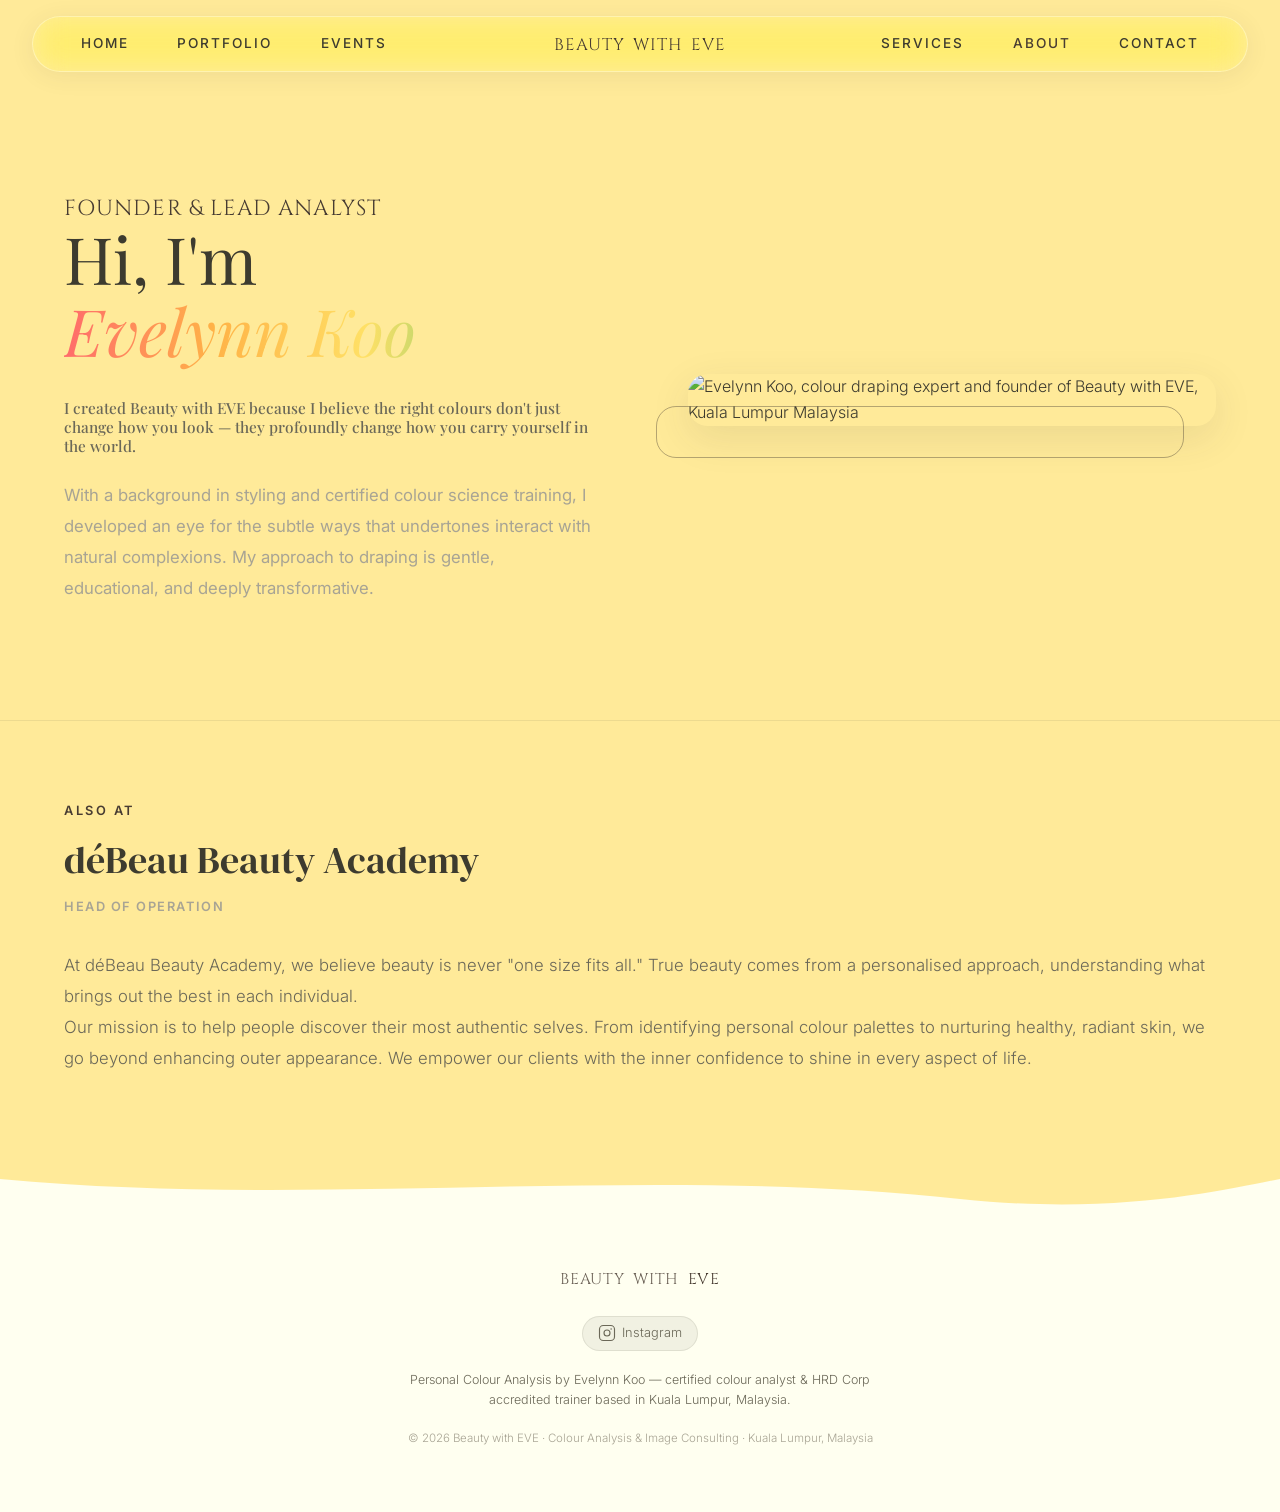
==== about.html @ d12b4817 "Set up self-hosted image folder structure and update all references - Create assets/images/{portrait" ====
<!DOCTYPE html>
<html lang="en-MY">

<head>
  <meta charset="UTF-8">
  <link rel="icon"
    href="data:image/svg+xml,<svg xmlns='http://www.w3.org/2000/svg' viewBox='0 0 100 100'><rect width='100' height='100' rx='20' fill='%23c4b06e'/><text x='50' y='72' text-anchor='middle' font-family='Georgia,serif' font-size='52' fill='white' font-weight='700'>E</text></svg>">
  <meta name="viewport" content="width=device-width, initial-scale=1.0">
  <meta name="theme-color" content="#FFEA99">
  <title>About Evelynn Koo | Beauty with EVE — Colour Draping Expert</title>
  <meta name="description"
    content="Meet Evelynn Koo, founder of Beauty with EVE — certified colour draping expert helping individuals in Malaysia discover their personal colour palette.">
  <meta name="robots" content="index, follow, max-snippet:-1, max-image-preview:large">
  <link rel="canonical" href="https://beautywitheve.com/about">
  <meta property="og:type" content="website">
  <meta property="og:url" content="https://beautywitheve.com/about">
  <meta property="og:title" content="About Evelynn Koo | Beauty with EVE">
  <meta property="og:description"
    content="Trained colour draping expert dedicated to helping you discover the colours that make you glow.">
  <meta property="og:site_name" content="Beauty with EVE">
  <meta property="og:locale" content="en_MY">
  <script type="application/ld+json">
  {
    "@context": "https://schema.org",
    "@type": "Person",
    "name": "Evelynn Koo",
    "jobTitle": "Personal Colour Analyst",
    "description": "Certified personal colour analyst and founder of Beauty with EVE. Trained in South Korea in 12-season colour theory. Helps individuals and corporate teams in Malaysia discover their natural colour palette through fabric draping sessions.",
    "knowsAbout": ["Personal colour analysis", "Colour draping", "Seasonal colour theory", "Corporate image consulting", "Professional styling", "Colour psychology"],
    "worksFor": { "@type": "LocalBusiness", "name": "Beauty with EVE", "url": "https://beautywitheve.com" },
    "url": "https://beautywitheve.com/about",
    "image": "https://beautywitheve.com/assets/images/portrait/evelynn.jpg"
  }
  </script>
  <link rel="preconnect" href="https://fonts.googleapis.com">
  <link rel="preconnect" href="https://fonts.gstatic.com" crossorigin>
  <link
    href="https://fonts.googleapis.com/css2?family=Cinzel:wght@400;700&family=DM+Serif+Display:ital@0;1&family=Playfair+Display:ital,wght@0,400;0,500;0,600;0,700;0,800;1,400&family=Inter:wght@300;400;500;600;700&display=swap"
    rel="stylesheet">
  <link rel="stylesheet" href="assets/css/styles.css">
  <link rel="alternate" hreflang="en-MY" href="https://beautywitheve.com/about">
  <link rel="alternate" hreflang="x-default" href="https://beautywitheve.com/about">
  <style>
    :root {
      --bg: #FFEA99;
    }
  </style>
  <meta name="author" content="Evelynn Koo">
  <meta property="og:image"
    content="https://beautywitheve.com/assets/images/og/og-image.jpg">
  <meta property="og:image:width" content="1200">
  <meta property="og:image:height" content="630">
  <meta name="twitter:card" content="summary_large_image">
  <meta name="twitter:title" content="About Evelynn Koo | Beauty with EVE">
  <meta name="twitter:description"
    content="Meet Evelynn Koo, colour draping expert and founder of Beauty with EVE, Malaysia.">
  <meta name="twitter:image"
    content="https://beautywitheve.com/assets/images/og/og-image.jpg">
  <meta name="geo.region" content="MY-14">
  <meta name="geo.placename" content="Kuala Lumpur, Malaysia">
  <meta name="geo.position" content="3.1390;101.6869">
  <meta name="ICBM" content="3.1390, 101.6869">
  <link rel="sitemap" type="application/xml" href="/sitemap.xml">
  <script type="application/ld+json">
  {
    "@context":"https://schema.org",
    "@type":"BreadcrumbList",
    "itemListElement":[
    {"@type":"ListItem","position":1,"name":"Home","item":"https://beautywitheve.com/"},
    {"@type":"ListItem","position":2,"name":"About","item":"https://beautywitheve.com/about"}
    ]
  }
  </script>
</head>

<body>
  <a href="#main-content" class="skip-link">Skip to main content</a>

  <nav class="nav" id="nav" aria-label="Main navigation">
    <div class="nav__left">
      <a href="index.html">Home</a>
      <a href="portfolio.html">Portfolio</a>
      <a href="events.html">Events</a>
    </div>
    <a href="index.html" class="nav__logo"><span class="nav__logo-prefix">Beauty with </span><span
        class="nav__logo-eve">EVE</span></a>
    <div class="nav__right">
      <a href="services.html">Services</a>
      <a href="about.html" class="active">About</a>
      <a href="contact.html">Contact</a>
    </div>
    <button class="nav__hamburger" aria-label="Open navigation menu" aria-expanded="false" aria-controls="nav-mobile">
      <span></span><span></span><span></span>
    </button>
  </nav>
  <div class="nav__mobile" id="nav-mobile" aria-hidden="true">
    <a href="index.html">Home</a>
    <a href="portfolio.html">Portfolio</a>
    <a href="events.html">Events</a>
    <a href="services.html">Services</a>
    <a href="about.html" class="active">About</a>
    <a href="contact.html">Contact</a>
  </div>

  <main id="main-content">

    <!-- ── HERO / FOUNDER ── -->
    <section class="hero-drape about-hero-section">
      <div class="hero-drape__inner about-hero__inner">

        <div class="about-hero__content fade-in">
          <div class="hero-drape__eyebrow">Founder & Lead Analyst</div>
          <h1 class="hero-drape__title">
            Hi, I'm<br><em>Evelynn Koo</em>
          </h1>
          <p class="hero-drape__subtitle about-hero__lead">
            I created Beauty with EVE because I believe the right colours don't just change how you look — they
            profoundly change how you carry yourself in the world.
          </p>
          <p class="about-hero__bio">
            With a background in styling and certified colour science training, I developed an eye for the subtle ways
            that undertones interact with natural complexions. My approach to draping is gentle, educational, and deeply
            transformative.
          </p>
        </div>

        <div class="about-hero__visual fade-in">
          <div class="about-hero__frame" aria-hidden="true"></div>
          <img loading="lazy"
            src="assets/images/portrait/evelynn.jpg"
            srcset="assets/images/portrait/evelynn-300.webp 300w,
                    assets/images/portrait/evelynn-600.webp 600w"
            sizes="(max-width: 768px) 100vw, 50vw"
            alt="Evelynn Koo, colour draping expert and founder of Beauty with EVE, Kuala Lumpur Malaysia"
            class="about-hero__img" width="600" height="800">
        </div>

      </div>
    </section>

    <!-- ── DEBEAU ── -->
    <section class="debeau-section fade-in">
      <div class="debeau-section__inner">
        <div class="about-eyebrow">Also At</div>
        <div class="debeau-section__name">déBeau Beauty Academy</div>
        <div class="debeau-section__role">Head of Operation</div>
        <p class="about-body">
          At déBeau Beauty Academy, we believe beauty is never "one size fits all." True beauty comes from a personalised approach, understanding what brings out the best in each individual.
        </p>
        <p class="about-body">
          Our mission is to help people discover their most authentic selves. From identifying personal colour palettes to nurturing healthy, radiant skin, we go beyond enhancing outer appearance. We empower our clients with the inner confidence to shine in every aspect of life.
        </p>
      </div>
    </section>

    <!-- ── WAVE ── -->
    <div class="wave-divider wave-divider--bg">
      <svg viewBox="0 0 1440 80" preserveAspectRatio="none" fill="none" aria-hidden="true">

        <path d="M0 25 C360 55 720 10 1080 45 C1260 62 1380 35 1440 25 L1440 80 L0 80Z" fill="#FFFFF0" />
      </svg>
    </div>

  </main>

  <!-- ── FOOTER ── -->
  <footer id="site-footer"></footer>

  <script src="assets/js/script.js" defer></script>
</body>

</html>
---- assets/css/styles.css ----
/* Beauty with EVE — Shared Stylesheet */

/* ── Skip to main content (accessibility) ── */
.skip-link {
  position: absolute;
  top: -100%;
  left: 1rem;
  padding: 0.75rem 1.5rem;
  background: var(--text-primary);
  color: #fff;
  border-radius: 0 0 8px 8px;
  font-size: 0.9rem;
  z-index: 9999;
  transition: top 0.2s;
}

.skip-link:focus {
  top: 0;
}

:root {
  --bg: #FFEA99;
  --bg-secondary: #FFCDCF;
  --bg-tertiary: #CCE6AC;
  --surface: #e8e3d5;
  --border: rgba(61, 59, 47, 0.09);
  --text-primary: #3d3b2f;
  --text-dark: #483c32;
  --text-secondary: #6b6858;
  --text-muted: #a8a494;
  --accent: #483C32;
  --accent-dark: #483C32;
  --accent-amber: #dd8d22;
  --font-serif: 'DM Serif Display', Georgia, serif;
  --font-playfair: 'Playfair Display', Georgia, serif;
  --font-cinzel: 'Cinzel', serif;
  --font-sans: 'Inter', -apple-system, sans-serif;
  --transition: 0.4s cubic-bezier(0.16, 1, 0.3, 1);
}

*,
*::before,
*::after {
  box-sizing: border-box;
  margin: 0;
  padding: 0;
}

html {
  font-size: 16px;
  scroll-behavior: smooth;
}

body {
  background: var(--bg);
  color: var(--text-primary);
  font-family: var(--font-sans);
  font-weight: 300;
  line-height: 1.6;
  -webkit-font-smoothing: antialiased;
  overflow-x: hidden;
}

a {
  color: inherit;
  text-decoration: none;
}

img {
  max-width: 100%;
  height: auto;
}

#main-content {
  scroll-margin-top: 80px;
}

/* ── Nav ── */
.nav {
  position: absolute;
  top: 1rem;
  left: 50%;
  transform: translateX(-50%);
  z-index: 100;
  display: flex;
  align-items: center;
  justify-content: space-between;
  padding: 0.4rem 3rem;
  width: 95%;
  max-width: 1600px;
  background: rgba(255, 255, 255, 0.12);
  border-radius: 100px;
  border: 1px solid rgba(255, 255, 255, 0.35);
  backdrop-filter: blur(16px) saturate(180%);
  -webkit-backdrop-filter: blur(16px) saturate(180%);
  box-shadow: 0 4px 24px rgba(61, 59, 47, 0.08);
  transition: background 0.5s ease, border-color 0.5s ease, box-shadow 0.5s ease, top 0.4s cubic-bezier(0.16, 1, 0.3, 1);
}

.nav.scrolled {
  position: fixed;
  top: 0.4rem;
  background: rgba(255, 255, 255, 0.22);
  border-color: rgba(255, 255, 255, 0.4);
  backdrop-filter: blur(24px) saturate(200%);
  -webkit-backdrop-filter: blur(24px) saturate(200%);
  box-shadow: 0 8px 32px rgba(61, 59, 47, 0.10);
}

.nav__left,
.nav__right {
  display: flex;
  gap: 3rem;
  flex: 1;
  align-items: center;
}

.nav__right {
  justify-content: flex-end;
}

.nav__logo {
  font-family: var(--font-cinzel);
  font-size: clamp(1.4rem, 2vw, 1.7rem);
  color: var(--text-dark);
  text-align: center;
  flex: 0 0 auto;
  text-transform: uppercase;
  letter-spacing: 0.05em;
  word-spacing: 0.15em;
}

.nav__logo-prefix {
  font-size: 0.65em;
  font-weight: 400;
  letter-spacing: 0.05em;
}

.nav__logo-eve {
  font-size: 0.65em;
  font-weight: 400;
  letter-spacing: 0.05em;
}

.nav a {
  font-size: 0.85rem;
  text-transform: uppercase;
  letter-spacing: 0.15em;
  font-weight: 500;
  color: var(--text-primary);
  transition: color var(--transition);
}

.nav a:hover,
.nav a.active {
  color: var(--accent);
}

/* Logo link overrides nav a defaults — .nav prefix raises specificity to (0,3,0) to beat .nav a:hover (0,2,1) */
.nav .nav__logo,
.nav .nav__logo:hover {
  font-size: clamp(1.3rem, 2vw, 1.6rem);
  font-weight: 400;
  color: var(--text-dark);
  text-decoration: none;
  transform: none;
}

/* ════════════════════════════════════════════════
       HERO — Warm yellow gradient with portrait photos
       ════════════════════════════════════════════════ */

.hero-drape {
  min-height: 100vh;
  min-height: 100svh;
  position: relative;
  display: flex;
  justify-content: center;
  padding: 8rem 4rem 6rem;
  overflow: hidden;
  background: var(--bg);
}

.hero-drape__inner {
  width: 100%;
  max-width: 1500px;
  margin: 3rem auto 0;
  display: flex;
  justify-content: space-between;
  align-items: flex-start;
  position: relative;
  z-index: 2;
}

.hero-drape__layer--back {
  position: absolute;
  inset: 0;
  pointer-events: none;
  z-index: 0;
}

.hero-drape__left {
  position: relative;
  flex: 0 0 50%;
  max-width: 700px;
  display: flex;
  flex-direction: column;
  align-items: flex-start;
}

.hero-drape__right {
  position: relative;
  flex: 0 0 45%;
  max-width: 600px;
  display: flex;
  flex-direction: column;
  align-items: center;
  margin-top: 1rem;
}

.hero-drape__eyebrow {
  font-family: var(--font-cinzel);
  font-size: clamp(1rem, 1.7vw, 1.9rem);
  font-weight: 400;
  line-height: 1.2;
  letter-spacing: 0.05em;
  text-transform: uppercase;
  color: var(--text-dark);
}

.hero-drape__title {
  font-family: var(--font-playfair);
  font-size: clamp(2rem, 5.1vw, 5.1rem);
  font-weight: 400;
  line-height: 1.1;
  color: var(--text-primary);
  margin-bottom: 2rem;
}

.hero-drape__title em {
  font-style: italic;
  background: linear-gradient(90deg,
      #ff6b6b, #ffb347, #ffe066, #6bcb77,
      #4d96ff, #c77dff, #ff6b9d, #ff6b6b);
  background-size: 300% auto;
  -webkit-background-clip: text;
  -webkit-text-fill-color: transparent;
  background-clip: text;
  animation: rainbow-shift 20s linear infinite;
}

@keyframes rainbow-shift {
  0% {
    background-position: 0% center;
  }

  100% {
    background-position: 300% center;
  }
}

.hero-drape__subtitle {
  font-family: var(--font-playfair);
  font-size: clamp(0.95rem, 1.2vw, 1.15rem);
  font-weight: 500;
  color: var(--text-secondary);
  line-height: 1.25;
  margin-bottom: 2.5rem;
  max-width: 600px;
}

.hero-drape__btn {
  display: inline-flex;
  align-items: center;
  gap: 0.6rem;
  font-family: var(--font-playfair);
  font-size: 1.05rem;
  font-weight: 500;
  padding: 0.8rem 2.5rem;
  border-radius: 100px;
  background: var(--text-primary);
  color: var(--bg);
  border: none;
  cursor: pointer;
  transition: all var(--transition);
}

.hero-drape__btn:hover {
  background: var(--accent-amber);
  color: #fff;
  transform: translateY(-2px);
}

.hero-drape__btn--full {
  text-align: center;
  justify-content: center;
  width: 100%;
}

.hero-drape__btn--secondary {
  background: transparent;
  border: 1px solid rgba(242, 237, 224, 0.3);
  color: var(--bg);
}

.hero-drape__btn--secondary:hover {
  background: rgba(255, 255, 255, 0.1);
}

.hero-drape__brands {
  margin-top: 6rem;
}

.hero-drape__brands-title {
  font-family: var(--font-playfair);
  font-size: clamp(1rem, 1.5vw, 1.5rem);
  font-weight: 700;
  color: #483C32;
  line-height: 1.15;
  margin-bottom: 0.4rem;
}

.brand-link {
  color: var(--bg);
  text-decoration: none;
  display: inline-block;
  background: var(--text-primary);
  border: 1px solid var(--text-primary);
  border-radius: 100px;
  padding: 0.1rem 0.65rem;
  font-size: 0.9em;
  transition: background 0.2s, color 0.2s;
}

.brand-link:hover {
  background: var(--bg);
  color: var(--text-primary);
}

.hero-drape__brands-sub {
  font-family: var(--font-playfair);
  font-size: clamp(0.85rem, 1vw, 1rem);
  font-weight: 500;
  color: #483C32;
  line-height: 1.4;
}

.hero-drape__visuals {
  position: relative;
  width: 100%;
  height: 400px;
  margin-bottom: 1rem;
  display: flex;
  align-items: center;
  justify-content: center;
}

.hero-drape__aurora {
  position: absolute;
  width: 460px;
  height: 460px;
  z-index: 0;
  pointer-events: none;
}

/* Aurora ribbons — elongated ellipses rotated tangentially to the ring */
.aurora-spot {
  position: absolute;
  width: 145px;
  height: 48px;
  border-radius: 50%;
  filter: blur(22px);
  opacity: 0;
  animation:
    aurora-pulse var(--dur) ease-in-out var(--delay) infinite,
    aurora-drift var(--dur2) ease-in-out var(--delay2) infinite;
}

@keyframes aurora-pulse {

  0%,
  100% {
    opacity: 0;
  }

  40%,
  60% {
    opacity: var(--peak, 0.85);
  }
}

@keyframes aurora-drift {

  0%,
  100% {
    transform: rotate(var(--rot)) scale(1) translateY(0px);
  }

  50% {
    transform: rotate(var(--rot)) scale(1.12) translateY(-5px);
  }
}

/* 16 ribbons at 22.5° intervals — each rotated tangent to ring (θ + 90°) */
/* left = 230 + 162·cos(θ) - 72  |  top = 230 + 162·sin(θ) - 24        */
.aurora-spot.s1 {
  background: #FF7070;
  top: 206px;
  left: 320px;
  --rot: 90.0deg;
  --dur: 2.5s;
  --delay: 0.0s;
  --dur2: 4.1s;
  --delay2: 0.0s;
}

.aurora-spot.s2 {
  background: #FF9878;
  top: 268px;
  left: 308px;
  --rot: 112.5deg;
  --dur: 3.1s;
  --delay: 1.3s;
  --dur2: 5.2s;
  --delay2: 0.7s;
}

.aurora-spot.s3 {
  background: #FFB088;
  top: 321px;
  left: 273px;
  --rot: 135.0deg;
  --dur: 2.8s;
  --delay: 0.7s;
  --dur2: 4.7s;
  --delay2: 1.4s;
}

.aurora-spot.s4 {
  background: #FFCC80;
  top: 356px;
  left: 220px;
  --rot: 157.5deg;
  --dur: 3.4s;
  --delay: 2.0s;
  --dur2: 5.8s;
  --delay2: 0.3s;
}

.aurora-spot.s5 {
  background: #FFD866;
  top: 368px;
  left: 158px;
  --rot: 180.0deg;
  --dur: 2.3s;
  --delay: 0.4s;
  --dur2: 4.4s;
  --delay2: 2.1s;
}

.aurora-spot.s6 {
  background: #FFEA88;
  top: 356px;
  left: 96px;
  --rot: 202.5deg;
  --dur: 3.0s;
  --delay: 1.8s;
  --dur2: 5.0s;
  --delay2: 1.0s;
}

.aurora-spot.s7 {
  background: #D8E878;
  top: 321px;
  left: 43px;
  --rot: 225.0deg;
  --dur: 2.6s;
  --delay: 0.9s;
  --dur2: 4.8s;
  --delay2: 1.8s;
}

.aurora-spot.s8 {
  background: #A4D870;
  top: 268px;
  left: 8px;
  --rot: 247.5deg;
  --dur: 3.7s;
  --delay: 2.5s;
  --dur2: 6.1s;
  --delay2: 0.5s;
}

.aurora-spot.s9 {
  background: #70CC90;
  top: 206px;
  left: -4px;
  --rot: 270.0deg;
  --dur: 2.4s;
  --delay: 0.2s;
  --dur2: 4.3s;
  --delay2: 2.6s;
}

.aurora-spot.s10 {
  background: #60C4C8;
  top: 144px;
  left: 8px;
  --rot: 292.5deg;
  --dur: 3.2s;
  --delay: 1.5s;
  --dur2: 5.5s;
  --delay2: 1.2s;
}

.aurora-spot.s11 {
  background: #68C0DC;
  top: 91px;
  left: 43px;
  --rot: 315.0deg;
  --dur: 2.9s;
  --delay: 0.6s;
  --dur2: 4.6s;
  --delay2: 0.9s;
}

.aurora-spot.s12 {
  background: #84B8EE;
  top: 56px;
  left: 96px;
  --rot: 337.5deg;
  --dur: 3.5s;
  --delay: 2.2s;
  --dur2: 5.3s;
  --delay2: 1.7s;
}

.aurora-spot.s13 {
  background: #A8B0EC;
  top: 44px;
  left: 158px;
  --rot: 0.0deg;
  --dur: 2.1s;
  --delay: 1.1s;
  --dur2: 4.9s;
  --delay2: 0.4s;
}

.aurora-spot.s14 {
  background: #D0A8EC;
  top: 56px;
  left: 220px;
  --rot: 22.5deg;
  --dur: 3.3s;
  --delay: 0.3s;
  --dur2: 5.7s;
  --delay2: 2.3s;
}

.aurora-spot.s15 {
  background: #EEB0D8;
  top: 91px;
  left: 273px;
  --rot: 45.0deg;
  --dur: 2.7s;
  --delay: 1.7s;
  --dur2: 4.2s;
  --delay2: 1.5s;
}

.aurora-spot.s16 {
  background: #FF80A0;
  top: 144px;
  left: 308px;
  --rot: 67.5deg;
  --dur: 3.0s;
  --delay: 2.8s;
  --dur2: 5.1s;
  --delay2: 0.8s;
}

.hero-drape__wheel {
  position: absolute;
  width: 380px;
  height: 380px;
  border-radius: 50%;
  /* 24 hard-edged spring segments × 15° — colours flow around hue wheel */
  background: conic-gradient(#FF6B6B 0deg 15deg,
      #FF8070 15deg 30deg,
      #FF9878 30deg 45deg,
      #FFB088 45deg 60deg,
      #FFC090 60deg 75deg,
      #FFCC80 75deg 90deg,
      #FFD866 90deg 105deg,
      #FFE070 105deg 120deg,
      #FFEA88 120deg 135deg,
      #FFF0A0 135deg 150deg,
      #F0EE90 150deg 165deg,
      #D8E878 165deg 180deg,
      #B8DC70 180deg 195deg,
      #90D070 195deg 210deg,
      #78CC90 210deg 225deg,
      #68C8B0 225deg 240deg,
      #60C4C8 240deg 255deg,
      #70BCDC 255deg 270deg,
      #88B4EC 270deg 285deg,
      #A8B0EC 285deg 300deg,
      #D0A8EC 300deg 315deg,
      #E8A0D0 315deg 330deg,
      #F898B8 330deg 345deg,
      #FF80A0 345deg 360deg);
  /* Cut out center so portrait shows through */
  -webkit-mask: radial-gradient(circle at center, transparent 135px, black 136px);
  mask: radial-gradient(circle at center, transparent 135px, black 136px);
  z-index: 3;
}

.hero-drape__wheel::before {
  content: '';
  position: absolute;
  top: 50%;
  left: 50%;
  transform: translate(-50%, -50%);
  width: 270px;
  height: 270px;
  border-radius: 50%;
  background: transparent;
  box-shadow: 0 0 28px 10px rgba(255, 255, 255, 0.65);
  pointer-events: none;
}

.hero-drape__portrait {
  position: absolute;
  bottom: 55px;
  left: 50%;
  transform: translateX(-50%);
  width: 260px;
  height: 380px;
  object-fit: contain;
  object-position: bottom center;
  z-index: 2;
  filter: drop-shadow(0 4px 12px rgba(61, 59, 47, 0.15));
}


.hero-drape__credentials ul {
  list-style: none;
  padding: 1.2rem 1rem;
  background: rgba(255, 255, 255, 0.55);
  border: 1px solid rgba(255, 255, 255, 0.85);
  border-radius: 24px;
  backdrop-filter: blur(20px) saturate(180%);
  -webkit-backdrop-filter: blur(20px) saturate(180%);
  box-shadow: 0 8px 32px rgba(61, 59, 47, 0.08);
}

.hero-drape__credentials li {
  font-family: var(--font-playfair);
  font-size: clamp(0.85rem, 1.05vw, 1.05rem);
  font-weight: 500;
  color: #6b6858;
  line-height: 1.6;
  margin-bottom: 1rem;
  text-align: justify;
}

.hero-drape__credentials li+li {
  border-top: 1px solid rgba(61, 59, 47, 0.1);
  padding-top: 1rem;
}

.hero-drape__credentials li:last-child {
  margin-bottom: 0;
}


.hero-drape__credentials strong {
  font-weight: 700;
  color: #483C32;
}

.credentials-social {
  display: flex;
  gap: 0.5rem;
  margin-top: 0.4rem;
  padding-left: 0 !important;
}

.credentials-social .footer-drape__links {
  display: inline-flex;
  align-items: center;
  gap: 0.4rem;
  padding: 0.4rem 0.9rem;
  border-radius: 100px;
  background: rgba(61, 59, 47, 0.07);
  border: 1px solid rgba(61, 59, 47, 0.1);
  color: var(--text-secondary);
  font-size: 0.8rem;
  text-decoration: none;
  transition: background var(--transition), color var(--transition), border-color var(--transition);
}

.credentials-social .footer-drape__links:hover {
  background: rgba(61, 59, 47, 0.13);
  border-color: rgba(61, 59, 47, 0.2);
  color: var(--text-primary);
}


/* ════════════════════════════════════════════════
       WAVE DIVIDER
       ════════════════════════════════════════════════ */

.wave-divider {
  height: 80px;
  position: relative;
  overflow: hidden;
}

.wave-divider svg {
  position: absolute;
  bottom: 0;
  width: 100%;
  height: 80px;
}

.wave-divider--down svg {
  top: 0;
  bottom: auto;
}


/* ════════════════════════════════════════════════
       SEASONS — Pink to lavender gradient
       ════════════════════════════════════════════════ */

.drape-reveal {
  padding: 6rem 3rem;
  background: linear-gradient(180deg, #ffcdcf 0%, #fbeafd 100%);
  position: relative;
}

.drape-reveal__header {
  text-align: center;
  margin-bottom: 4rem;
}

.drape-reveal__label {
  font-size: 0.8rem;
  font-weight: 600;
  letter-spacing: 0.2em;
  text-transform: uppercase;
  color: #e5791f;
  margin-bottom: 1rem;
}

.drape-reveal__title {
  font-family: var(--font-serif);
  font-size: clamp(2.5rem, 4vw, 4rem);
  font-weight: 400;
}

.drape-reveal__title em {
  font-style: italic;
  color: var(--accent);
}

/* Fabric swatch cards */
.fabric-grid {
  display: grid;
  grid-template-columns: repeat(4, 1fr);
  gap: 2rem;
  max-width: 1100px;
  margin: 0 auto;
}

.fabric-card {
  position: relative;
  cursor: pointer;
}

.fabric-card__fold {
  height: 20px;
  background: rgba(61, 59, 47, 0.03);
  border-radius: 12px 12px 0 0;
  margin: 0 8px;
  transform: perspective(200px) rotateX(8deg);
  transform-origin: bottom;
}

.fabric-card__body {
  border-radius: 16px;
  overflow: hidden;
  box-shadow:
    0 8px 30px rgba(61, 59, 47, 0.08),
    0 2px 8px rgba(61, 59, 47, 0.04);
  transition: transform 0.5s cubic-bezier(0.16, 1, 0.3, 1),
    box-shadow 0.5s cubic-bezier(0.16, 1, 0.3, 1);
  position: relative;
}

.fabric-card:hover .fabric-card__body {
  transform: translateY(-10px) scale(1.02);
  box-shadow:
    0 20px 50px rgba(61, 59, 47, 0.12),
    0 4px 12px rgba(61, 59, 47, 0.06);
}

.fabric-card__swatch {
  aspect-ratio: 3 / 4;
  position: relative;
}

.fabric-card__swatch::after {
  content: '';
  position: absolute;
  inset: 0;
  background: linear-gradient(180deg,
      transparent 50%,
      rgba(61, 59, 47, 0.4) 100%);
}

.fabric-card__texture {
  position: absolute;
  inset: 0;
  opacity: 0.06;
  background: repeating-linear-gradient(135deg,
      transparent,
      transparent 2px,
      rgba(61, 59, 47, 0.3) 2px,
      rgba(61, 59, 47, 0.3) 3px);
  pointer-events: none;
}

.fabric-card__info {
  position: absolute;
  bottom: 0;
  left: 0;
  right: 0;
  padding: 1.5rem;
  z-index: 2;
}

.fabric-card__name {
  font-family: var(--font-serif);
  font-size: 1.3rem;
  color: #f2ede0;
  margin-bottom: 0.25rem;
}

.fabric-card__tags {
  font-size: 0.68rem;
  color: rgba(242, 237, 224, 0.55);
  letter-spacing: 0.04em;
}

.fabric-card__palette {
  display: flex;
  gap: 4px;
  padding: 12px 4px 0;
}

.fabric-card__color {
  flex: 1;
  height: 6px;
  border-radius: 3px;
  transition: height 0.3s ease, border-radius 0.3s ease;
}

.fabric-card:hover .fabric-card__color {
  height: 10px;
}

.palette-spring .fabric-card__color:nth-child(1) {
  background: #f0c987;
}

.palette-spring .fabric-card__color:nth-child(2) {
  background: #a8d5a2;
}

.palette-spring .fabric-card__color:nth-child(3) {
  background: #f7b7a3;
}

.palette-spring .fabric-card__color:nth-child(4) {
  background: #ffe4b5;
}

.palette-spring .fabric-card__color:nth-child(5) {
  background: #f5e6c8;
}

.palette-summer .fabric-card__color:nth-child(1) {
  background: #c8d4e5;
}

.palette-summer .fabric-card__color:nth-child(2) {
  background: #d4a5b5;
}

.palette-summer .fabric-card__color:nth-child(3) {
  background: #c9b8d9;
}

.palette-summer .fabric-card__color:nth-child(4) {
  background: #a3c4cf;
}

.palette-summer .fabric-card__color:nth-child(5) {
  background: #e0c4d4;
}

.palette-autumn .fabric-card__color:nth-child(1) {
  background: #8b4513;
}

.palette-autumn .fabric-card__color:nth-child(2) {
  background: #b5651d;
}

.palette-autumn .fabric-card__color:nth-child(3) {
  background: #c9a96e;
}

.palette-autumn .fabric-card__color:nth-child(4) {
  background: #5c4033;
}

.palette-autumn .fabric-card__color:nth-child(5) {
  background: #704214;
}

.palette-winter .fabric-card__color:nth-child(1) {
  background: #1a1a2e;
}

.palette-winter .fabric-card__color:nth-child(2) {
  background: #c41e3a;
}

.palette-winter .fabric-card__color:nth-child(3) {
  background: #e0e0e0;
}

.palette-winter .fabric-card__color:nth-child(4) {
  background: #2d0a31;
}

.palette-winter .fabric-card__color:nth-child(5) {
  background: #0d0d1a;
}


/* ════════════════════════════════════════════════
       PROCESS
       ════════════════════════════════════════════════ */

.experience {
  padding: 6rem 3rem;
  background: var(--bg);
  position: relative;
}

.experience__header {
  text-align: center;
  margin-bottom: 4rem;
}

.experience__steps {
  display: grid;
  grid-template-columns: repeat(3, 1fr);
  gap: 0;
  position: relative;
}

.experience__steps::before {
  content: '';
  position: absolute;
  top: 60px;
  left: 10%;
  right: 10%;
  height: 1px;
  background: linear-gradient(to right, transparent, var(--accent), transparent);
}

.experience__step {
  text-align: center;
  padding: 0 2rem;
  position: relative;
}

.experience__step-circle {
  width: 120px;
  height: 120px;
  border-radius: 50%;
  margin: 0 auto 2rem;
  position: relative;
  overflow: hidden;
  box-shadow: 0 8px 24px rgba(61, 59, 47, 0.08);
}

.experience__step-circle::before {
  content: '';
  position: absolute;
  inset: 0;
  border-radius: 50%;
  border: 1px solid var(--border);
}

.experience__step-circle::after {
  content: '';
  position: absolute;
  inset: -2px;
  border-radius: 50%;
  border: 2px solid transparent;
  border-top-color: var(--accent);
  opacity: 0.5;
}

.step-drape-1 {
  background: linear-gradient(145deg, #e8e3d5 0%, #ddd8c8 60%, #c8b88a 100%);
}

.step-drape-2 {
  background:
    linear-gradient(135deg, transparent 40%, rgba(196, 176, 110, 0.2) 100%),
    linear-gradient(135deg, #f5e6c8 0%, #d4a5b5 50%, #c9b8d9 100%);
}

.step-drape-3 {
  background:
    radial-gradient(circle at 30% 30%, rgba(255, 255, 255, 0.3) 0%, transparent 50%),
    linear-gradient(145deg, #c4b06e 0%, #c8b88a 50%, #3d3b2f 100%);
}

.experience__step-num {
  font-family: var(--font-serif);
  font-size: 0.85rem;
  color: var(--accent);
  margin-bottom: 0.75rem;
}

.experience__step-title {
  font-family: var(--font-serif);
  font-size: clamp(1.5rem, 2vw, 1.9rem);
  margin-bottom: 0.75rem;
}

.experience__step-desc {
  font-size: 1.05rem;
  color: var(--text-secondary);
  line-height: 1.75;
  max-width: 280px;
  margin: 0 auto;
}


/* ════════════════════════════════════════════════
       CTA
       ════════════════════════════════════════════════ */

.cta-drape {
  margin: 0 3rem 3rem;
  border-radius: 24px;
  background: var(--text-primary);
  position: relative;
  overflow: hidden;
  padding: 6rem 4rem;
  text-align: center;
}

.cta-drape__fabric {
  position: absolute;
  inset: 0;
  pointer-events: none;
}

.cta-drape__fabric::before {
  content: '';
  position: absolute;
  top: -60%;
  right: -20%;
  width: 80%;
  height: 120%;
  background: radial-gradient(ellipse, rgba(196, 176, 110, 0.12) 0%, transparent 60%);
  transform: rotate(-15deg);
}

.cta-drape__fabric::after {
  content: '';
  position: absolute;
  bottom: -40%;
  left: -10%;
  width: 60%;
  height: 80%;
  background: radial-gradient(ellipse, rgba(196, 176, 110, 0.08) 0%, transparent 60%);
  transform: rotate(20deg);
}

.cta-drape__inner {
  position: relative;
  z-index: 2;
}

.cta-drape__headline {
  font-family: var(--font-serif);
  font-size: clamp(2.5rem, 5vw, 4.5rem);
  font-weight: 400;
  line-height: 1.1;
  color: var(--bg);
  margin-bottom: 1rem;
}

.cta-drape__headline em {
  font-style: italic;
  background: linear-gradient(90deg, #ff6b6b, #ffb347, #ffe066, #6bcb77, #4d96ff, #c77dff, #ff6b9d, #ff6b6b);
  background-size: 300% auto;
  -webkit-background-clip: text;
  -webkit-text-fill-color: transparent;
  background-clip: text;
  animation: rainbow-shift 20s linear infinite;
}

.cta-drape__subtitle {
  font-size: 0.88rem;
  color: rgba(242, 237, 224, 0.5);
  max-width: 380px;
  margin: 0 auto 2.5rem;
  line-height: 1.7;
}

.cta-drape__btn {
  display: inline-flex;
  align-items: center;
  gap: 0.6rem;
  font-family: var(--font-sans);
  font-size: 0.82rem;
  font-weight: 500;
  padding: 0.9rem 2.5rem;
  border-radius: 100px;
  background: var(--bg);
  color: var(--text-primary);
  border: none;
  cursor: pointer;
  transition: all var(--transition);
}

.cta-drape__btn:hover {
  background: #fff;
  color: var(--text-primary);
  transform: translateY(-2px);
}

.cta-drape__actions {
  display: flex;
  justify-content: center;
  gap: 1rem;
  flex-wrap: wrap;
}

.cta-drape__btn--outline {
  background: transparent;
  border: 1px solid rgba(242, 237, 224, 0.3);
  color: var(--bg);
}

.cta-drape__btn--outline:hover {
  background: rgba(255, 255, 255, 0.15);
  color: #fff;
}

.cta-drape__swatches {
  display: flex;
  justify-content: center;
  gap: 8px;
  margin-top: 3rem;
}

.cta-drape__dot {
  width: 10px;
  height: 10px;
  border-radius: 50%;
  opacity: 0.6;
  transition: transform 0.3s ease, opacity 0.3s ease;
}

.cta-drape__dot:hover {
  transform: scale(1.6);
  opacity: 1;
}


/* ════════════════════════════════════════════════
       FOOTER
       ════════════════════════════════════════════════ */

.footer-drape {
  display: flex;
  flex-direction: column;
  align-items: center;
  gap: 1.2rem;
  padding: 1.5rem 2rem 4rem;
  text-align: center;
  background: #FFFFF0;
}

.footer-drape__logo,
.footer-drape__logo:hover {
  font-family: var(--font-cinzel);
  font-size: 1.5rem;
  color: var(--accent);
  text-decoration: none;
  text-transform: uppercase;
  letter-spacing: 0.05em;
  word-spacing: 0.15em;
}

.footer-drape__logo .logo-prefix {
  font-size: 0.65em;
  font-weight: 400;
  letter-spacing: 0.05em;
  opacity: 0.8;
}

.footer-drape__logo .logo-eve {
  font-size: 0.65em;
  font-weight: 400;
  letter-spacing: 0.05em;
}

.footer-drape__links {
  display: flex;
  gap: 0.6rem;
  font-size: 0.8rem;
  flex-wrap: wrap;
  justify-content: center;
}

.footer-drape__links a {
  display: inline-flex;
  align-items: center;
  gap: 0.4rem;
  padding: 0.4rem 0.9rem;
  border-radius: 100px;
  background: rgba(61, 59, 47, 0.07);
  border: 1px solid rgba(61, 59, 47, 0.1);
  color: var(--text-secondary);
  transition: background var(--transition), color var(--transition), border-color var(--transition);
}

.footer-drape__links a:hover {
  background: rgba(61, 59, 47, 0.13);
  border-color: rgba(61, 59, 47, 0.2);
  color: var(--text-primary);
}

.footer-drape__tagline {
  font-size: 0.78rem;
  color: var(--text-secondary);
  max-width: 480px;
  text-align: center;
  line-height: 1.6;
}

.footer-drape__copy {
  font-size: 0.72rem;
  color: var(--text-muted);
}


/* ════════════════════════════════════════════════
       DUAL AUDIENCE — Corporate + Personal cards
       ════════════════════════════════════════════════ */

.audience {
  padding: 6rem 3rem;
  background: #FFFFF0;
}

.audience__header {
  text-align: center;
  margin-bottom: 4rem;
}

.audience__title {
  font-family: var(--font-serif);
  font-size: clamp(2.5rem, 5vw, 4rem);
  font-weight: 400;
  color: var(--text-primary);
}

.audience__inner {
  max-width: 1100px;
  margin: 0 auto;
  display: grid;
  grid-template-columns: 1fr 1fr;
  gap: 2rem;
}

.audience__card {
  padding: 3rem;
  border-radius: 40px;
  border: 1px solid var(--border);
  transition: all var(--transition);
  position: relative;
  overflow: hidden;
  cursor: pointer;
}

.audience__card::before {
  content: '';
  position: absolute;
  top: 0;
  left: 0;
  right: 0;
  height: 3px;
  background: var(--accent);
  transform: scaleX(0);
  transition: transform var(--transition);
  transform-origin: left;
}

.audience__card:hover::before {
  transform: scaleX(1);
}

.audience__card:hover {
  box-shadow: 0 12px 40px rgba(61, 59, 47, 0.06);
  border-color: rgba(196, 176, 110, 0.2);
}

.audience__card--corporate {
  background: #2b2e35;
}

.audience__card--corporate .audience__label {
  color: #ffdcbe;
}

.audience__card.audience__card--corporate h2,
.audience__card.audience__card--corporate h3 {
  color: #f2ede0;
}

.audience__card.audience__card--corporate p {
  color: #c9c7c1;
}

.audience__card--personal {
  background: linear-gradient(138deg, #f9f0e8 0%, #efceaa 100%);
}

.audience__label {
  font-size: 0.8rem;
  text-transform: uppercase;
  letter-spacing: 0.15em;
  color: var(--accent);
  font-weight: 600;
  margin-bottom: 0.8rem;
}

.audience__card h2 {
  font-family: var(--font-serif);
  font-size: clamp(1.8rem, 2.5vw, 2.4rem);
  font-weight: 400;
  margin-bottom: 1rem;
  line-height: 1.2;
  color: var(--text-primary);
}

.audience__card p {
  color: var(--text-secondary);
  font-size: 1.05rem;
  line-height: 1.75;
  margin-bottom: 1.5rem;
  font-weight: 300;
}

.audience__card ul {
  list-style: none;
  margin-bottom: 2rem;
}

.audience__card ul li {
  position: relative;
  padding-left: 1.4rem;
  margin-bottom: 0.6rem;
  font-size: 0.95rem;
  color: var(--text-primary);
  font-weight: 400;
}

.audience__card--corporate ul li {
  color: #edebe4;
}

.audience__card ul li::before {
  content: '';
  position: absolute;
  left: 0;
  top: 8px;
  width: 6px;
  height: 6px;
  border-radius: 50%;
  background: var(--accent);
}

.audience__link {
  font-size: 0.85rem;
  color: var(--accent);
  text-decoration: none;
  font-weight: 500;
  display: inline-flex;
  align-items: center;
  gap: 0.4rem;
  padding: 0.45rem 1rem;
  border-radius: 100px;
  border: 1px solid currentColor;
  transition: gap 0.3s, background 0.3s, color 0.3s;
}

.audience__card--corporate .audience__link {
  color: #e3dccf;
}

.audience__link:hover {
  gap: 0.7rem;
  background: var(--accent);
  color: #fff;
  border-color: var(--accent);
}

.audience__card--corporate .audience__link:hover {
  background: #e3dccf;
  color: var(--text-primary);
  border-color: #e3dccf;
}


/* ════════════════════════════════════════════════
       SOCIAL PROOF — Stats bar
       ════════════════════════════════════════════════ */

.proof {
  padding: 4rem 3rem;
  background: var(--surface);
  border-top: 1px solid var(--border);
  border-bottom: 1px solid var(--border);
}

.proof__inner {
  max-width: 1100px;
  margin: 5rem auto 0;
  text-align: center;
}

.proof__label {
  font-size: 0.72rem;
  text-transform: uppercase;
  letter-spacing: 0.2em;
  color: #000;
  margin-bottom: 2rem;
  font-weight: 500;
}

.proof__stats {
  display: flex;
  justify-content: center;
  gap: 4rem;
  flex-wrap: wrap;
}

.proof__stat-num {
  font-family: var(--font-serif);
  font-size: 2.8rem;
  font-weight: 400;
  color: var(--accent);
  line-height: 1;
}

.proof__stat-desc {
  font-size: 0.78rem;
  color: #000;
  text-transform: uppercase;
  letter-spacing: 0.05em;
  font-weight: 500;
  margin-top: 0.5rem;
}


/* ════════════════════════════════════════════════
       CLIENT STORIES — Testimonials
       ════════════════════════════════════════════════ */

.stories {
  padding: 6rem 3rem;
  background: var(--bg-tertiary);
}

.stories__inner {
  max-width: 1100px;
  margin: 0 auto;
}

.stories__header {
  text-align: center;
  margin-bottom: 3rem;
}

.stories__grid {
  display: grid;
  grid-template-columns: repeat(3, 1fr);
  gap: 1.5rem;
}

.story-card {
  background: #E0F2CE;
  border-radius: 16px;
  padding: 2rem;
  transition: all 0.3s;
}

.story-card:hover {
  box-shadow: 0 8px 30px rgba(61, 59, 47, 0.05);
  transform: translateY(-3px);
}

.story-card__type {
  font-size: 0.68rem;
  text-transform: uppercase;
  letter-spacing: 0.15em;
  font-weight: 600;
  margin-bottom: 1rem;
  padding: 0.3rem 0.8rem;
  border-radius: 20px;
  display: inline-block;
}

.story-card__type--corp {
  background: rgba(196, 176, 110, 0.35);
  color: var(--accent);
}

.story-card__type--personal {
  background: rgba(212, 165, 181, 0.35);
  color: #b07a8a;
}

.story-card blockquote {
  font-family: var(--font-serif);
  font-size: clamp(1.1rem, 1.4vw, 1.3rem);
  font-style: italic;
  line-height: 1.65;
  color: var(--text-primary);
  margin-bottom: 1.2rem;
}

.story-card cite {
  font-style: normal;
  font-size: 0.875rem;
  color: var(--text-muted);
  font-weight: 400;
}

.story-highlight {
  background: #FFEA99;
  border-radius: 3px;
  padding: 0 3px;
  font-style: italic;
}


/* ════════════════════════════════════════════════
       Season swatch backgrounds
       ════════════════════════════════════════════════ */

.season--spring {
  background: linear-gradient(135deg, #f5e6c8 0%, #f0c987 25%, #a8d5a2 50%, #f7b7a3 75%, #ffe4b5 100%);
}

.season--summer {
  background: linear-gradient(135deg, #c8d4e5 0%, #d4a5b5 25%, #c9b8d9 50%, #a3c4cf 75%, #e0c4d4 100%);
}

.season--autumn {
  background: linear-gradient(135deg, #8b4513 0%, #b5651d 25%, #5c4033 50%, #c9a96e 75%, #704214 100%);
}

.season--winter {
  background: linear-gradient(135deg, #1a1a2e 0%, #c41e3a 25%, #0d0d1a 50%, #e0e0e0 75%, #2d0a31 100%);
}

/* ════════════════════════════════════════════════
       FAQ
       ════════════════════════════════════════════════ */

.faq-drape {
  padding: 6rem 3rem 4rem;
  background: var(--bg);
  position: relative;
}

.faq-drape__inner {
  max-width: 800px;
  margin: 0 auto;
}

.faq-drape__title {
  font-family: var(--font-serif);
  font-size: clamp(2.2rem, 4vw, 3.8rem);
  font-weight: 400;
  color: var(--text-primary);
  margin-bottom: 4rem;
  text-align: center;
}

.faq-drape__inner .drape-reveal__label {
  text-align: center;
}

/* ── Global resets ── */
address {
  font-style: normal;
}

/* ── About hero variants ── */
.about-hero__lead {
  margin-bottom: 1.5rem;
}

.about-hero__bio {
  font-size: 1.05rem;
  font-weight: 400;
  color: var(--text-muted);
  line-height: 1.85;
}

.about-heading em {
  color: var(--accent);
}

/* ── Service description ── */
.service-package__desc {
  font-size: 1.05rem;
  color: var(--text-secondary);
  line-height: 1.85;
  margin-bottom: 2rem;
}

/* ── Contact submit ── */
.contact-submit {
  margin-top: 1rem;
  justify-content: center;
}

.contact-presets {
  display: flex;
  flex-wrap: wrap;
  gap: 0.5rem;
  margin-top: 0.4rem;
}

.contact-preset {
  padding: 0.6rem 1.2rem;
  border-radius: 999px;
  border: 1px solid #000;
  background: transparent;
  color: #000;
  font-family: var(--font-sans);
  font-size: 0.8rem;
  font-weight: 600;
  cursor: pointer;
  transition: background var(--transition), color var(--transition);
}

.contact-preset:hover {
  background: #000;
  color: #c6985a;
}

.faq-drape__title em {
  font-style: italic;
  color: var(--accent);
}

.faq-drape__list {
  display: flex;
  flex-direction: column;
  gap: 1.5rem;
}

.faq-drape__item {
  background: #FFF7D6;
  border-radius: 16px;
  border: 1px solid var(--border);
  overflow: hidden;
  transition: all var(--transition);
}

.faq-drape__item:hover {
  background: #FFF0B3;
  border-color: #e5791f;
  box-shadow: 0 4px 16px rgba(229, 121, 31, 0.12);
  transform: translateY(-2px);
}

.faq-drape__question {
  padding: 1.5rem 2rem;
  font-family: var(--font-playfair);
  font-size: 1.35rem;
  font-weight: 500;
  color: var(--text-primary);
  cursor: pointer;
  list-style: none;
  /* Hide default triangle */
  position: relative;
}

.faq-drape__question::after {
  content: '+';
  position: absolute;
  right: 2rem;
  top: 50%;
  transform: translateY(-50%);
  font-size: 1.5rem;
  color: var(--accent);
  transition: transform var(--transition);
}

.faq-drape__item[open] .faq-drape__question::after {
  transform: translateY(-50%) rotate(45deg);
}

/* Hide default details marker for older browsers */
.faq-drape__question::-webkit-details-marker {
  display: none;
}

.faq-drape__item[open] .faq-drape__question {
  border-bottom: 1px solid var(--border);
}

.faq-drape__answer {
  padding: 1.5rem 2rem;
  color: var(--text-secondary);
  line-height: 1.8;
  font-size: 1.05rem;
}

/* ════════════════════════════════════════════════
       Responsive
       ════════════════════════════════════════════════ */

@media (max-width: 1024px) {
  .hero-drape {
    padding: 6rem 5% 4rem;
  }

  .hero-drape__inner {
    display: flex;
    flex-direction: column;
    gap: 4rem;
  }

  .hero-drape__left,
  .hero-drape__right {
    flex: 0 0 100%;
    width: 100%;
    padding-top: 0;
    padding-left: 0;
    padding-right: 0;
  }

  .hero-drape__right {
    align-items: center;
    margin-top: 2rem;
  }

  .subpage-hero__inner {
    grid-template-columns: 1fr 2fr;
    gap: 2rem;
  }

  .about-hero__inner {
    grid-template-columns: 1fr 1fr;
    gap: 3rem;
  }

  .contact-hero__inner {
    grid-template-columns: 1fr 1fr;
    gap: 3rem;
  }

  .about-philosophy__inner {
    grid-template-columns: 1fr 1fr;
    gap: 2rem;
  }
}

@media (prefers-reduced-motion: reduce) {
  .fade-in {
    opacity: 1;
    transform: none;
    transition: none;
  }

  .portfolio-case__media img {
    transition: none;
  }

  .nav__hamburger span {
    transition: none;
  }

  .nav__mobile {
    transition: none;
  }

  .service-package {
    transition: none;
  }
}

@media (max-width: 768px) {
  .nav {
    padding: 1rem 1.5rem;
  }

  .nav__left {
    display: none;
  }

  .nav__right {
    display: none;
  }

  .subpage-hero {
    padding-top: 6rem;
    padding-left: 1.5rem;
    padding-right: 1.5rem;
  }

  .subpage-hero__inner {
    grid-template-columns: 1fr;
    gap: 1.5rem;
  }

  .about-hero-section {
    padding: 6rem 1.5rem 4rem;
  }

  .about-hero__inner {
    grid-template-columns: 1fr;
    gap: 3rem;
  }

  .about-hero__frame {
    display: none;
  }

  .about-philosophy {
    padding: 4rem 1.5rem 6rem;
  }

  .about-philosophy__inner {
    grid-template-columns: 1fr;
  }

  .layered-about__visual {
    height: 260px;
  }

  .contact-hero {
    padding: 6rem 1.5rem 5rem;
  }

  .contact-hero__inner {
    grid-template-columns: 1fr;
    gap: 3rem;
  }

  .about-stats {
    gap: 1.5rem;
  }

  .footer-drape__links {
    flex-wrap: wrap;
    gap: 1rem;
    justify-content: center;
  }

  .page-cta {
    padding: 3rem 1.5rem;
  }

  .hero-drape {
    padding: 5rem 1.5rem 3rem;
    min-height: auto;
    min-height: auto;
  }

  .hero-drape__right {
    display: flex;
    align-items: center;
    justify-content: center;
    margin-top: 0;
  }

  .hero-drape__visuals {
    position: relative;
    width: 180px;
    height: 220px;
    margin: 0 auto;
  }

  .hero-drape__aurora,
  .hero-drape__wheel {
    display: none;
  }

  .hero-drape__portrait {
    position: static;
    transform: none;
    width: 100%;
    height: 100%;
    object-fit: cover;
    object-position: top center;
    border-radius: 50%;
  }

  .hero-drape__credentials {
    display: none;
  }

  .drape-reveal {
    padding: 3rem 1.5rem;
  }

  .fabric-grid {
    grid-template-columns: repeat(2, 1fr);
    gap: 1.5rem;
  }

  .experience {
    padding: 3rem 1.5rem;
  }

  .experience__steps {
    grid-template-columns: 1fr;
    gap: 3rem;
  }

  .experience__steps::before {
    display: none;
  }

  .audience__inner {
    grid-template-columns: 1fr;
  }

  .stories__grid {
    grid-template-columns: 1fr;
  }

  .proof__stats {
    gap: 2rem;
  }

  .cta-drape {
    margin: 0 1rem 1rem;
    padding: 3rem 1.5rem;
    border-radius: 20px;
  }

  .footer-drape {
    padding: 2rem 1.5rem;
  }

  .service-package {
    padding: 2rem 1.5rem;
  }

  .contact-submit {
    width: 100%;
  }
}

@media (max-width: 400px) {
  .fabric-grid {
    grid-template-columns: 1fr;
  }

  .hero-drape__swatch {
    width: 60px;
    height: 85px;
  }
}

/* ── Landscape phones ── */
@media (max-width: 900px) and (orientation: landscape) {
  .hero-drape {
    min-height: auto;
    padding: 4rem 2rem 2rem;
  }

  .hero-drape__inner {
    flex-direction: row;
    align-items: center;
    gap: 2rem;
  }

  .hero-drape__right {
    display: none;
  }
}

/* ── Small phones (≤480px) ── */
@media (max-width: 480px) {
  .hero-drape {
    padding: 4rem 1.25rem 2.5rem;
  }

  .hero-drape__title {
    font-size: clamp(2rem, 8vw, 2.55rem);
    margin-bottom: 1.25rem;
  }

  .hero-drape__subtitle {
    font-size: 0.95rem;
    margin-bottom: 1.5rem;
  }

  .hero-drape__visuals {
    width: 140px;
    height: 175px;
  }
}

/* ── Animations ── */
.fade-in {
  opacity: 0;
  transform: translateY(24px);
  transition: opacity 0.8s ease, transform 0.8s ease;
}

.fade-in.visible {
  opacity: 1;
  transform: translateY(0);
}

/* ── Contact form ── */
.contact-label {
  display: block;
  font-size: 0.75rem;
  font-weight: 700;
  text-transform: uppercase;
  letter-spacing: 0.1em;
  color: #000;
  margin-bottom: 0.5rem;
}

.contact-input {
  width: 100%;
  padding: 1rem;
  background: transparent;
  border: 1px solid #000;
  border-radius: 8px;
  font-family: var(--font-sans);
  color: #000;
  font-size: 1rem;
  transition: border-color var(--transition);
  outline: none;
  resize: vertical;
}

.contact-input:hover {
  background: #fff;
  border-color: #000;
  border-width: 2px;
  box-shadow: 0 0 0 3px rgba(61, 59, 47, 0.12);
}

.contact-input:focus {
  border-color: #000;
  border-width: 2px;
  background: #fff;
}

/* ── Events page ── */
.event-meta {
  font-size: 0.75rem;
  text-transform: uppercase;
  letter-spacing: 0.1em;
  color: var(--accent);
  margin-bottom: 0.5rem;
  font-weight: 500;
}

.event-title {
  font-family: var(--font-serif);
  font-size: 2rem;
  color: var(--text-primary);
  line-height: 1.2;
}

.event-body {
  font-size: 1.05rem;
  color: var(--text-secondary);
  line-height: 1.8;
  margin-bottom: 1.5rem;
}

.read-more {
  font-size: 0.85rem;
  font-weight: 500;
  text-transform: uppercase;
  letter-spacing: 0.05em;
  color: var(--accent-amber);
  display: inline-flex;
  align-items: center;
  gap: 0.5rem;
}

.read-more:hover {
  gap: 0.8rem;
}

/* ── Services page ── */
/* Double-class selector (0,2,0) beats base .service-package (0,1,0) which appears later in the file */
.service-package.service-package--corporate {
  background: #2b2e35;
  border-color: rgba(255, 255, 255, 0.1);
  backdrop-filter: none;
}

.service-package.service-package--personal {
  background: linear-gradient(138deg, #f9f0e8 0%, #efceaa 100%);
  border-color: rgba(196, 176, 110, 0.15);
  backdrop-filter: none;
}

.service-package--corporate .service-package__type {
  color: #e3dccf;
}

.service-package--corporate .service-package__title {
  color: #f2ede0;
}

.service-package--corporate .service-package__price {
  color: #c9c7c1;
}

.service-package--corporate p {
  color: #c9c7c1;
}

.service-package--corporate .service-list li {
  color: #edebe4;
}

.service-package--corporate .hero-drape__btn {
  border: 1px solid rgba(255, 255, 255, 0.2);
  color: #fff;
}

/* ── About page ── */
.about-hero-section {
  min-height: 80vh;
  align-items: center;
  padding: 8rem 4rem 6rem;
  background: var(--bg);
}

.about-hero__inner {
  max-width: 1200px;
  display: grid;
  grid-template-columns: 1fr 1fr;
  gap: 6rem;
  align-items: center;
}

.about-hero__visual {
  position: relative;
}

.about-hero__frame {
  position: absolute;
  top: 2rem;
  left: -2rem;
  right: 2rem;
  bottom: -2rem;
  border: 1px solid var(--accent);
  opacity: 0.4;
  border-radius: 20px;
}

.about-hero__img {
  width: 100%;
  height: auto;
  border-radius: 20px;
  object-fit: cover;
  aspect-ratio: 3/4;
  position: relative;
  z-index: 2;
  box-shadow: 0 12px 40px rgba(61, 59, 47, 0.1);
}

.about-philosophy {
  padding: 6rem 3rem 10rem;
  background: var(--bg);
}

.debeau-section {
  padding: 5rem 4rem;
  background: var(--bg);
  border-top: 1px solid var(--border);
}

.debeau-section__inner {
  max-width: 1200px;
  margin: 0 auto;
}

.debeau-section__name {
  font-family: var(--font-serif);
  font-size: clamp(1.8rem, 3vw, 2.5rem);
  color: var(--text-primary);
  margin: 0.5rem 0 0.4rem;
}

.debeau-section__role {
  font-family: var(--font-ui);
  font-size: 0.8rem;
  font-weight: 600;
  text-transform: uppercase;
  letter-spacing: 0.12em;
  color: var(--text-muted);
  margin-bottom: 2rem;
}

.about-philosophy__inner {
  max-width: 1100px;
  margin: 0 auto;
  display: grid;
  grid-template-columns: 1fr 1fr;
  gap: 4rem;
  align-items: center;
}

.layered-about__visual {
  position: relative;
  height: 480px;
}

.about-panel {
  position: absolute;
  border-radius: 20px;
  box-shadow: 0 8px 30px rgba(61, 59, 47, 0.08);
}

.about-panel--back {
  width: 70%;
  height: 75%;
  top: 0;
  left: 0;
  background: linear-gradient(155deg, #e8e3d5 0%, #ddd8c8 50%, #cdc7b5 100%);
  z-index: 1;
}

.about-panel--mid {
  width: 65%;
  height: 70%;
  top: 12%;
  left: 20%;
  background: linear-gradient(155deg, rgba(196, 176, 110, 0.25) 0%, rgba(200, 184, 138, 0.15) 100%);
  border: 1px solid rgba(196, 176, 110, 0.2);
  backdrop-filter: blur(8px);
  z-index: 2;
}

.about-panel--front {
  width: 60%;
  height: 55%;
  bottom: 0;
  right: 0;
  z-index: 3;
  overflow: hidden;
  background: linear-gradient(135deg, #f5e6c8 0%, #f0c987 25%, #a8d5a2 50%, #f7b7a3 75%, #ffe4b5 100%);
}

.about-panel--front::after {
  content: '';
  position: absolute;
  inset: 0;
  opacity: 0.06;
  background: repeating-linear-gradient(45deg, transparent, transparent 3px, rgba(61, 59, 47, 0.3) 3px, rgba(61, 59, 47, 0.3) 4px);
}

.layered-about__content {
  display: flex;
  flex-direction: column;
  gap: 1.5rem;
}

.about-eyebrow {
  font-size: 0.8rem;
  font-weight: 600;
  letter-spacing: 0.2em;
  text-transform: uppercase;
  color: var(--accent);
}

.about-heading {
  font-family: var(--font-serif);
  font-size: clamp(2.5rem, 3.5vw, 3.8rem);
  font-weight: 400;
  line-height: 1.15;
}

.about-body {
  font-size: 1.05rem;
  color: var(--text-secondary);
  line-height: 1.85;
}

.about-stats {
  display: flex;
  gap: 2.5rem;
  padding-top: 1rem;
}

.stat-number {
  font-family: var(--font-serif);
  font-size: 2.2rem;
  color: var(--text-primary);
  line-height: 1;
}

.stat-label {
  font-size: 0.68rem;
  letter-spacing: 0.1em;
  text-transform: uppercase;
  color: var(--text-muted);
  margin-top: 0.3rem;
}

/* ── Contact page ── */
.contact-hero {
  min-height: 80vh;
  padding: 8rem 4rem 8rem;
  background: var(--bg);
}

.contact-hero__inner {
  max-width: 1200px;
  display: grid;
  grid-template-columns: 1fr 1fr;
  gap: 6rem;
}

.contact-info {
  display: flex;
  flex-direction: column;
  justify-content: center;
}

.contact-detail {
  margin-bottom: 2rem;
}

.contact-detail:last-child {
  margin-bottom: 0;
}

.contact-detail__heading {
  font-family: var(--font-serif);
  font-size: 1.25rem;
  margin-bottom: 0.5rem;
  color: var(--text-dark);
  font-weight: 400;
}

.contact-detail__text {
  font-size: 1.05rem;
  color: var(--text-secondary);
  line-height: 1.7;
}

.contact-form {
  background: #FFFFF0;
  border-radius: 24px;
  padding: 4rem 3rem;
  box-shadow: 0 12px 40px rgba(61, 59, 47, 0.04);
  border: 1px solid rgba(255, 255, 255, 0.6);
  backdrop-filter: blur(12px);
}

.contact-form__fields {
  display: flex;
  flex-direction: column;
  gap: 1.5rem;
}

/* ── Dark outline button variant (light backgrounds) ── */
.hero-drape__btn--outline-dark {
  background: transparent;
  border: 1px solid var(--text-primary);
  color: var(--text-primary);
}

.hero-drape__btn--outline-dark:hover {
  background: var(--text-primary);
  color: var(--bg);
}

/* ── Page CTA band (portfolio, services cross-links) ── */
.page-cta {
  padding: 3rem 3rem;
  text-align: center;
  background: var(--bg);
}

.page-cta__eyebrow {
  margin-bottom: 1rem;
  color: #e5791f;
}

.page-cta__heading {
  margin-bottom: 2rem;
}

.page-cta__actions {
  display: flex;
  justify-content: center;
  gap: 1rem;
  flex-wrap: wrap;
}

.page-cta__actions--left {
  justify-content: flex-start;
  padding-top: 2rem;
}

/* ── Subpage shared hero ── */
.subpage-hero {
  min-height: 0;
  align-items: flex-start;
  padding-top: 8rem;
  padding-bottom: 2rem;
  background: var(--bg);
}

.subpage-hero__inner {
  display: grid;
  grid-template-columns: 1fr 2fr;
  gap: 4rem;
  align-items: start;
}

.subpage-hero .hero-drape__title {
  font-size: clamp(2rem, 4vw, 3.5rem);
  line-height: 1.05;
}

.subpage-hero__inner .hero-drape__subtitle {
  max-width: none;
}

/* ── Portfolio page ── */
/* ── Portfolio cases (alternating image / description rows) ── */
.portfolio-section {
  padding: 2rem 2rem 3rem;
  background: var(--bg);
}

.portfolio-cases {
  max-width: 1100px;
  margin: 0 auto;
  display: flex;
  flex-direction: column;
  gap: 5rem;
}

.portfolio-case {
  display: flex;
  align-items: center;
  gap: 4rem;
}

.portfolio-case:nth-child(even) {
  flex-direction: row-reverse;
}

.portfolio-case__media {
  flex: 0 0 55%;
  border-radius: 16px;
  overflow: hidden;
  aspect-ratio: 16 / 9;
  box-shadow: 0 12px 40px rgba(61, 59, 47, 0.10);
}

.portfolio-case__media img {
  width: 100%;
  height: 100%;
  object-fit: cover;
  transition: transform 0.6s cubic-bezier(0.16, 1, 0.3, 1);
}

.portfolio-case:hover .portfolio-case__media img {
  transform: scale(1.04);
}

.portfolio-case__body {
  flex: 1;
}

.portfolio-case__season {
  font-size: 0.7rem;
  text-transform: uppercase;
  letter-spacing: 0.15em;
  color: var(--accent);
  margin-bottom: 0.5rem;
  font-weight: 600;
}

.portfolio-case__name {
  font-family: var(--font-serif);
  font-size: 2rem;
  color: var(--text-primary);
  line-height: 1.2;
  margin-bottom: 1rem;
}

.portfolio-case__desc {
  font-family: var(--font-sans);
  font-size: 1rem;
  color: var(--text-secondary);
  line-height: 1.75;
}

@media (max-width: 767px) {

  .portfolio-case,
  .portfolio-case:nth-child(even) {
    flex-direction: column;
    gap: 1.5rem;
  }

  .portfolio-case__media {
    flex: none;
    width: 100%;
  }
}

/* ── Events page ── */
.events-log {
  padding: 2rem 3rem 5rem;
  background: var(--bg);
}

.events-log__list {
  max-width: 900px;
  margin: 0 auto;
  display: flex;
  flex-direction: column;
  gap: 4rem;
}

.event-article {
  display: flex;
  flex-direction: column;
  gap: 2rem;
  align-items: start;
  padding-bottom: 4rem;
  border-bottom: 1px solid rgba(61, 59, 47, 0.1);
}

.event-article:last-child {
  border-bottom: none;
  padding-bottom: 0;
}

@media (min-width: 768px) {
  .event-article {
    display: grid;
    grid-template-columns: 1fr 2.5fr;
    gap: 3.5rem;
  }
}

.event-img-wrap {
  width: 100%;
  aspect-ratio: 4/3;
  border-radius: 16px;
  overflow: hidden;
  box-shadow: 0 8px 30px rgba(0, 0, 0, 0.06);
}

.event-img-wrap img {
  width: 100%;
  height: 100%;
  object-fit: cover;
}

.event-content {
  display: flex;
  flex-direction: column;
}

.event-content header {
  margin-bottom: 1rem;
}

/* ── Services page ── */
.services-section {
  padding: 2rem 3rem 5rem;
  background: var(--bg);
}

.services-section--corporate {
  padding-top: 4rem;
  padding-bottom: 6rem;
  background: #f2ede0;
}

.services-section--corporate .services-block__title {
  font-size: 1.6rem;
}

.services-section--corporate .service-package__title {
  font-size: 1.6rem;
}

.services-block {
  max-width: 1200px;
  margin: 0 auto;
}

.services-block__header {
  text-align: center;
  margin-bottom: 3rem;
}

.services-block__title {
  font-family: var(--font-serif);
  font-size: clamp(1.8rem, 3vw, 2.5rem);
  color: var(--text-primary);
  margin-top: 0.5rem;
  margin-bottom: 0;
}

.services-block__subtitle {
  color: var(--text-secondary);
  margin-top: 0.75rem;
  font-size: 1rem;
}

.services-grid {
  display: grid;
  grid-template-columns: 1fr;
  gap: 2rem;
}

.services-grid--individual {
  max-width: 560px;
  margin: 0 auto;
}

@media (min-width: 600px) and (max-width: 899px) {
  .services-grid--three {
    grid-template-columns: repeat(2, 1fr);
    gap: 2rem;
  }
}

@media (min-width: 900px) {
  .services-grid--three {
    grid-template-columns: repeat(3, 1fr);
    gap: 2rem;
  }
}

.service-package__tags {
  display: flex;
  flex-wrap: wrap;
  gap: 0.5rem;
  margin-bottom: 2rem;
}

.service-tag {
  font-family: var(--font-ui);
  font-size: 0.7rem;
  font-weight: 500;
  text-transform: uppercase;
  letter-spacing: 0.08em;
  padding: 0.3rem 0.75rem;
  border-radius: 100px;
  background: rgba(61, 59, 47, 0.07);
  color: var(--text-secondary);
  border: 1px solid rgba(61, 59, 47, 0.1);
}

.service-package {
  background: rgba(255, 255, 255, 0.4);
  border-radius: 24px;
  padding: 4rem 3rem;
  box-shadow: 0 12px 40px rgba(61, 59, 47, 0.04);
  border: 1px solid rgba(255, 255, 255, 0.6);
  backdrop-filter: blur(12px);
  display: flex;
  flex-direction: column;
  height: 100%;
  transition: transform 0.4s ease;
}

.service-package:hover {
  transform: translateY(-10px);
}

.service-package__icon {
  width: 52px;
  height: 52px;
  border-radius: 14px;
  background: rgba(61, 59, 47, 0.07);
  display: flex;
  align-items: center;
  justify-content: center;
  margin-bottom: 1.5rem;
  color: var(--accent);
}

.service-package__type {
  font-size: 0.75rem;
  text-transform: uppercase;
  letter-spacing: 0.15em;
  color: var(--accent);
  margin-bottom: 1rem;
  font-weight: 500;
}

.service-package__title {
  font-family: var(--font-serif);
  font-size: clamp(1.5rem, 4vw, 2.5rem);
  color: var(--text-primary);
  line-height: 1.1;
  margin-bottom: 1rem;
}

.service-package__price {
  font-size: 1.25rem;
  color: var(--text-dark);
  margin-bottom: 2rem;
}

.service-list {
  list-style: none;
  padding: 0;
  margin: 0 0 3rem 0;
  flex-grow: 1;
}

.service-list li {
  padding-left: 1.5rem;
  position: relative;
  margin-bottom: 1rem;
  color: var(--text-secondary);
  line-height: 1.6;
}

.service-list li::before {
  content: '•';
  position: absolute;
  left: 0;
  color: var(--accent-amber);
}

/* ── Contact page ── */
.contact-subtitle {
  margin-bottom: 3rem;
  max-width: 400px;
}

/* ── Honeypot (bot trap) ── */
.form-honeypot {
  position: absolute;
  left: -9999px;
  opacity: 0;
  pointer-events: none;
}

/* ── Mobile hamburger menu ── */
.nav__hamburger {
  display: none;
  background: none;
  border: none;
  cursor: pointer;
  padding: 0.875rem;
  flex-direction: column;
  gap: 5px;
  z-index: 1100;
}

.nav__hamburger span {
  display: block;
  width: 24px;
  height: 2px;
  background: var(--text-dark);
  transition: transform 0.3s ease, opacity 0.3s ease;
}

.nav__mobile {
  display: none;
  position: fixed;
  inset: 0;
  z-index: 99;
  background: var(--bg);
  flex-direction: column;
  align-items: center;
  justify-content: center;
  gap: 2.5rem;
}

.nav__mobile.open {
  display: flex;
}

.nav__mobile a {
  font-family: var(--font-serif);
  font-size: clamp(1.8rem, 5vw, 2.5rem);
  color: var(--text-dark);
  text-decoration: none;
  transition: color 0.2s;
}

.nav__mobile a:hover,
.nav__mobile a.active {
  color: var(--accent);
}

.nav--open .nav__hamburger span:nth-child(1) {
  transform: translateY(7px) rotate(45deg);
}

.nav--open .nav__hamburger span:nth-child(2) {
  opacity: 0;
}

.nav--open .nav__hamburger span:nth-child(3) {
  transform: translateY(-7px) rotate(-45deg);
}

.nav.nav--open {
  top: 0;
  width: 100%;
  max-width: none;
  border-radius: 0;
  border: none;
  box-shadow: none;
  background: transparent;
  backdrop-filter: none;
  -webkit-backdrop-filter: none;
  padding: 1.4rem 3rem 0.4rem;
}

/* ── Inline-style extractions ── */
.section-link-center {
  text-align: center;
  margin-top: 3rem;
}

/* Wave divider background modifiers */
.wave-divider--bg {
  background: var(--bg);
}

.wave-divider--blush {
  background: #fceae1;
}

.wave-divider--lavender {
  background: #fbeafd;
}

.wave-divider--linen {
  background: var(--bg);
}

.wave-divider--surface {
  background: var(--bg-tertiary);
}

.wave-divider--pink {
  background: #FFCDCF;
}

.wave-divider--ivory {
  background: #FFFFF0;
}

.wave-divider--yellow {
  background: var(--bg);
}

/* ── Why Colour Analysis section ── */
.sound-familiar {
  padding: 5rem 2rem 4rem;
  background: var(--bg-secondary);
}

.sound-familiar__inner {
  max-width: 680px;
  margin: 0 auto;
  text-align: center;
}

.sound-familiar__title {
  font-family: var(--font-serif);
  font-size: clamp(1.8rem, 3vw, 2.6rem);
  color: var(--text-primary);
  margin: 0.5rem 0 2.5rem;
}

.sound-familiar__list {
  list-style: none;
  padding: 0;
  margin: 0 0 2.5rem;
  text-align: left;
  display: flex;
  flex-direction: column;
  gap: 1rem;
}

.sound-familiar__item {
  display: flex;
  align-items: flex-start;
  gap: 0.75rem;
  font-size: 1.05rem;
  color: var(--text-primary);
  line-height: 1.5;
}

.sound-familiar__item svg {
  flex-shrink: 0;
  margin-top: 0.15rem;
  color: var(--accent);
}

.sound-familiar__close {
  font-family: var(--font-serif);
  font-size: 1.1rem;
  color: var(--text-secondary);
  margin-bottom: 2rem;
  font-style: italic;
}

.why-drape {
  padding: 6rem 2rem;
  background: var(--bg-secondary);
}

.why-drape__inner {
  max-width: 1300px;
  margin: 0 auto;
  text-align: center;
}

.why-drape__grid {
  display: grid;
  grid-template-columns: repeat(2, 1fr);
  gap: 1.5rem;
  margin-top: 3rem;
  text-align: left;
}

@media (min-width: 768px) {
  .why-drape__grid {
    grid-template-columns: repeat(4, 1fr);
  }
}

.why-drape__card {
  background: #FFE8E9;
  border-radius: 16px;
  padding: 2rem;
}

.why-drape__num {
  font-size: 0.8rem;
  font-weight: 600;
  letter-spacing: 0.15em;
  color: var(--text-primary);
  opacity: 0.5;
  margin-bottom: 1rem;
}

.why-drape__card-title {
  font-family: var(--font-serif);
  font-size: clamp(1.3rem, 1.8vw, 1.6rem);
  color: var(--text-primary);
  line-height: 1.25;
  margin-bottom: 0.75rem;
}

.why-drape__card-desc {
  font-size: 1.05rem;
  color: var(--text-secondary);
  line-height: 1.75;
}

/* CTA swatch palette dots (replaces 10 inline background styles) */
.cta-drape__dot:nth-child(1) {
  background: #FFD966;
}

.cta-drape__dot:nth-child(2) {
  background: #7DCE78;
}

.cta-drape__dot:nth-child(3) {
  background: #FF9A85;
}

.cta-drape__dot:nth-child(4) {
  background: #94C5E8;
}

.cta-drape__dot:nth-child(5) {
  background: #F09AB2;
}

.cta-drape__dot:nth-child(6) {
  background: #C4A0D8;
}

.cta-drape__dot:nth-child(7) {
  background: #E8750A;
}

.cta-drape__dot:nth-child(8) {
  background: #E8BE6A;
}

.cta-drape__dot:nth-child(9) {
  background: #E8395A;
}

.cta-drape__dot:nth-child(10) {
  background: #F5F5F5;
}

@media (max-width: 768px) {
  .nav__hamburger {
    display: flex;
  }
}

/* ── Event detail page ── */
.event-detail {
  padding: 4rem 1.5rem 3rem;
}

.event-detail__inner {
  max-width: 860px;
  margin: 0 auto;
}

.event-detail__img {
  width: 100%;
  border-radius: 12px;
  margin-bottom: 2.5rem;
  aspect-ratio: 3/2;
  object-fit: cover;
}

.event-detail__body p {
  font-family: var(--font-sans);
  line-height: 1.8;
  color: var(--text-primary);
  margin-bottom: 1.25rem;
  font-size: 1.05rem;
  text-align: justify;
  hyphens: auto;
  -webkit-hyphens: auto;
}

/* ── Event detail: two-column layout (photo left, text right) ── */
.event-detail__inner--two-col {
  max-width: 1200px;
  display: grid;
  grid-template-columns: 1fr 1fr;
  gap: 3.5rem;
  align-items: start;
}

.event-detail__inner--two-col .event-detail__img {
  margin-bottom: 0;
}

/* ── Event hero meta (type / location / date rows) ── */
.event-hero__meta {
  margin-top: 1.5rem;
  display: flex;
  flex-direction: column;
  gap: 0.35rem;
}

.event-hero__location,
.event-hero__date {
  font-family: var(--font-sans);
  font-size: 0.92rem;
  color: var(--text-secondary);
  letter-spacing: 0.02em;
}

.event-hero__location strong,
.event-hero__date strong {
  color: var(--text-primary);
  font-weight: 600;
  margin-right: 0.3em;
}

@media (max-width: 768px) {
  .event-detail__inner--two-col {
    grid-template-columns: 1fr;
    gap: 2rem;
  }
}

/* ── Event listing: read-more link ── */
.event-readmore {
  display: inline-block;
  align-self: flex-start;
  margin-top: 0.75rem;
  font-family: var(--font-sans);
  font-size: 0.8rem;
  font-weight: 600;
  letter-spacing: 0.04em;
  color: var(--accent);
  text-decoration: none;
  padding: 0.45rem 1rem;
  border-radius: 999px;
  border: 1px solid var(--accent);
  transition: background var(--transition), color var(--transition);
}

.event-readmore:hover {
  background: var(--accent);
  color: #c6985a;
}

/* ── Event listing: linked title ── */
.event-title a {
  color: inherit;
  text-decoration: none;
}

.event-title a:hover {
  opacity: 0.7;
}

/* ── Contact page mobile ── */
@media (max-width: 768px) {
  .contact-hero {
    padding: 6rem 1.5rem 4rem;
  }

  .contact-hero__inner {
    grid-template-columns: 1fr;
    gap: 3rem;
  }

  .contact-form {
    padding: 2.5rem 1.5rem;
  }

  /* ── Subpage hero mobile ── */
  .subpage-hero {
    padding-left: 1.5rem;
    padding-right: 1.5rem;
  }

  .subpage-hero__inner {
    grid-template-columns: 1fr;
    gap: 1.5rem;
  }

  .event-hero__meta {
    margin-top: 0.5rem;
  }
}
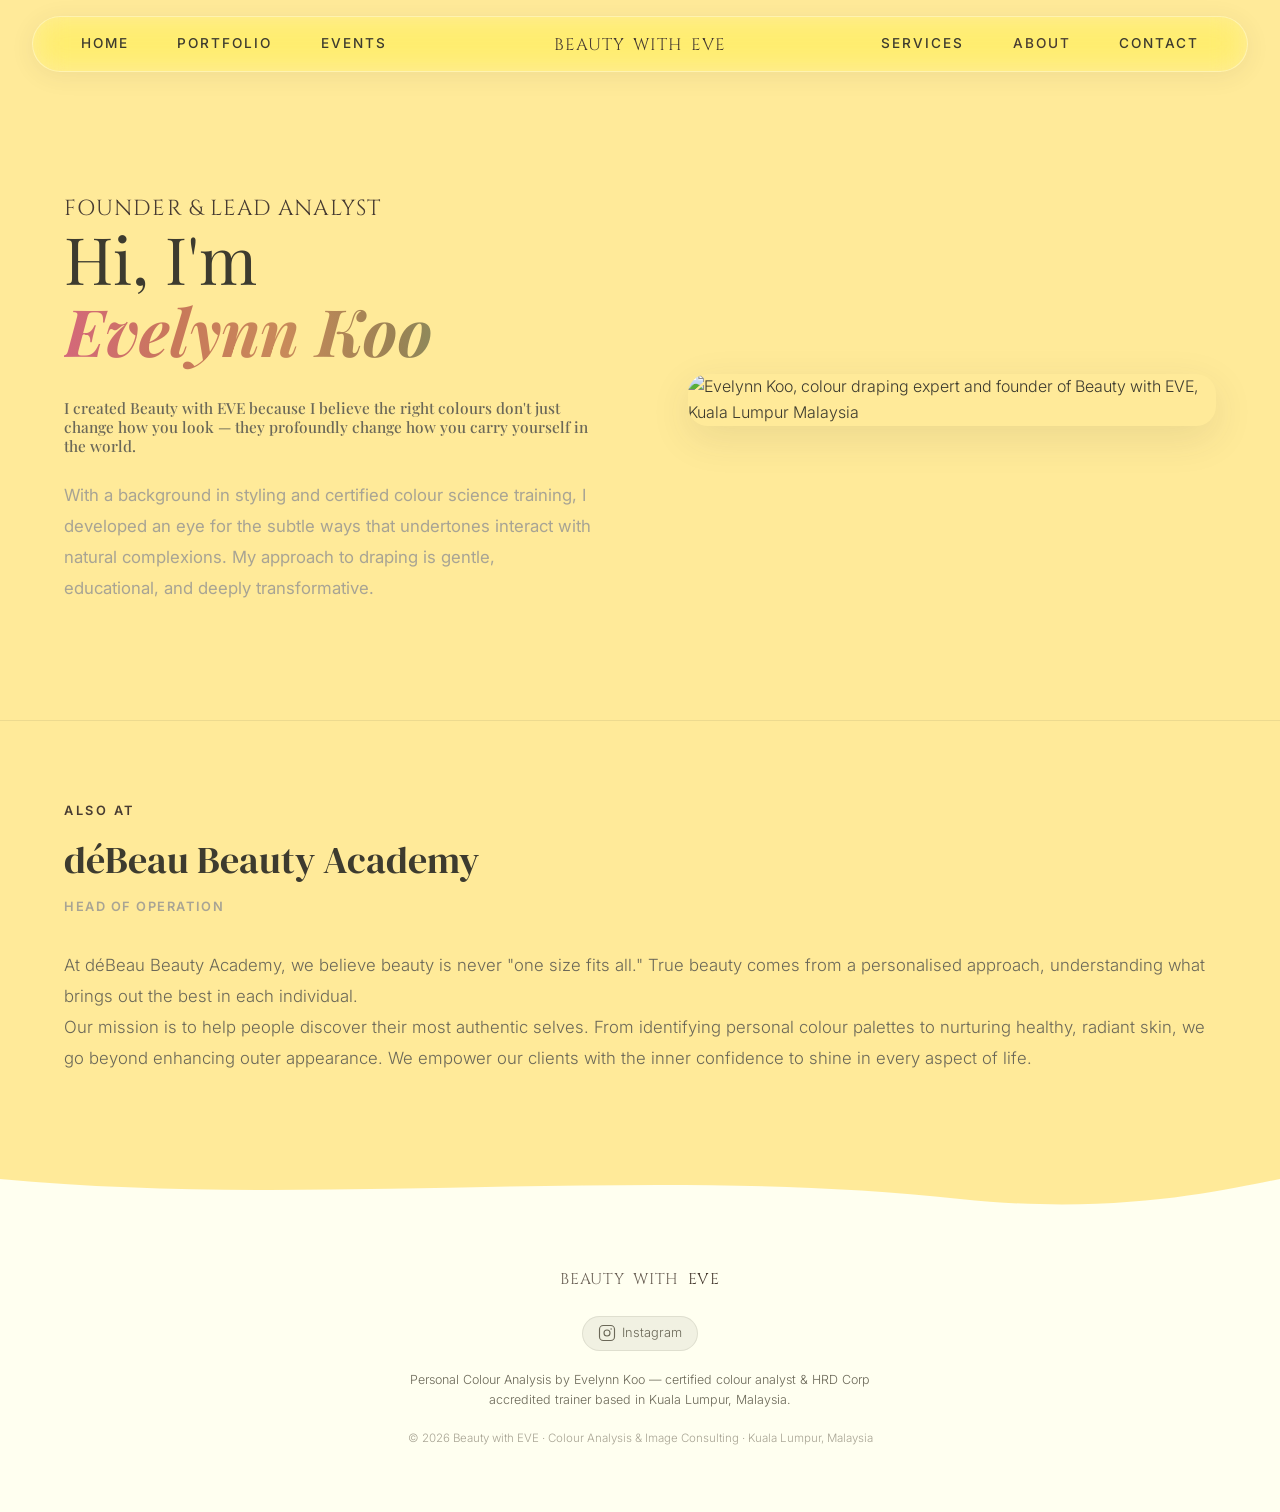
==== commit c8728a3e: "fix: improve mobile hero layout and animate true colours gradient - Center colour wheel and aurora i" ====
--- a/about.html
+++ b/about.html
@@ -29,9 +29,10 @@
     "knowsAbout": ["Personal colour analysis", "Colour draping", "Seasonal colour theory", "Corporate image consulting", "Professional styling", "Colour psychology"],
     "worksFor": { "@type": "LocalBusiness", "name": "Beauty with EVE", "url": "https://beautywitheve.com" },
     "url": "https://beautywitheve.com/about",
-    "image": "https://beautywitheve.com/assets/images/portrait/evelynn.jpg"
+    "image": "https://images.unsplash.com/photo-1544005313-94ddf0286df2?auto=format&fit=crop&q=80&w=600&h=800"
   }
   </script>
+  <link rel="dns-prefetch" href="https://images.unsplash.com">
   <link rel="preconnect" href="https://fonts.googleapis.com">
   <link rel="preconnect" href="https://fonts.gstatic.com" crossorigin>
   <link
@@ -47,7 +48,7 @@
   </style>
   <meta name="author" content="Evelynn Koo">
   <meta property="og:image"
-    content="https://beautywitheve.com/assets/images/og/og-image.jpg">
+    content="https://images.unsplash.com/photo-1544005313-94ddf0286df2?auto=format&fit=crop&q=80&w=1200&h=630">
   <meta property="og:image:width" content="1200">
   <meta property="og:image:height" content="630">
   <meta name="twitter:card" content="summary_large_image">
@@ -55,7 +56,7 @@
   <meta name="twitter:description"
     content="Meet Evelynn Koo, colour draping expert and founder of Beauty with EVE, Malaysia.">
   <meta name="twitter:image"
-    content="https://beautywitheve.com/assets/images/og/og-image.jpg">
+    content="https://images.unsplash.com/photo-1544005313-94ddf0286df2?auto=format&fit=crop&q=80&w=1200&h=630">
   <meta name="geo.region" content="MY-14">
   <meta name="geo.placename" content="Kuala Lumpur, Malaysia">
   <meta name="geo.position" content="3.1390;101.6869">
@@ -107,6 +108,14 @@
     <!-- ── HERO / FOUNDER ── -->
     <section class="hero-drape about-hero-section">
       <div class="hero-drape__inner about-hero__inner">
+        
+        <div class="about-hero__visual fade-in">
+          <div class="about-hero__frame" aria-hidden="true"></div>
+          <img loading="lazy"
+            src="https://images.unsplash.com/photo-1544005313-94ddf0286df2?auto=format&fit=crop&q=80&w=600&h=800"
+            alt="Evelynn Koo, colour draping expert and founder of Beauty with EVE, Kuala Lumpur Malaysia"
+            class="about-hero__img" width="600" height="800">
+        </div>
 
         <div class="about-hero__content fade-in">
           <div class="hero-drape__eyebrow">Founder & Lead Analyst</div>
@@ -122,17 +131,6 @@
             that undertones interact with natural complexions. My approach to draping is gentle, educational, and deeply
             transformative.
           </p>
-        </div>
-
-        <div class="about-hero__visual fade-in">
-          <div class="about-hero__frame" aria-hidden="true"></div>
-          <img loading="lazy"
-            src="assets/images/portrait/evelynn.jpg"
-            srcset="assets/images/portrait/evelynn-300.webp 300w,
-                    assets/images/portrait/evelynn-600.webp 600w"
-            sizes="(max-width: 768px) 100vw, 50vw"
-            alt="Evelynn Koo, colour draping expert and founder of Beauty with EVE, Kuala Lumpur Malaysia"
-            class="about-hero__img" width="600" height="800">
         </div>
 
       </div>
--- a/assets/css/styles.css
+++ b/assets/css/styles.css
@@ -172,7 +172,6 @@
 
 .hero-drape {
   min-height: 100vh;
-  min-height: 100svh;
   position: relative;
   display: flex;
   justify-content: center;
@@ -230,7 +229,7 @@
 
 .hero-drape__title {
   font-family: var(--font-playfair);
-  font-size: clamp(2rem, 5.1vw, 5.1rem);
+  font-size: clamp(2.55rem, 5.1vw, 5.1rem);
   font-weight: 400;
   line-height: 1.1;
   color: var(--text-primary);
@@ -239,14 +238,14 @@
 
 .hero-drape__title em {
   font-style: italic;
-  background: linear-gradient(90deg,
-      #ff6b6b, #ffb347, #ffe066, #6bcb77,
-      #4d96ff, #c77dff, #ff6b9d, #ff6b6b);
-  background-size: 300% auto;
+  font-family: var(--font-playfair);
+  background: linear-gradient(90deg, #d4687a 0%, #c8785a 10%, #c88a5a 20%, #9a8254 30%, #7a9a6a 40%, #6a9a98 50%, #6a90c8 60%, #8a80b8 70%, #b870a0 80%, #d4687a 90%, #d4687a 100%);
+  background-size: 300% 100%;
   -webkit-background-clip: text;
   -webkit-text-fill-color: transparent;
   background-clip: text;
-  animation: rainbow-shift 20s linear infinite;
+  font-weight: 700;
+  animation: rainbow-shift 9s ease-in-out infinite;
 }
 
 @keyframes rainbow-shift {
@@ -313,11 +312,20 @@
 
 .hero-drape__brands-title {
   font-family: var(--font-playfair);
-  font-size: clamp(1rem, 1.5vw, 1.5rem);
+  font-size: clamp(1rem, 1.5vw, 1.25rem);
   font-weight: 700;
   color: #483C32;
-  line-height: 1.15;
-  margin-bottom: 0.4rem;
+  line-height: 1.4;
+  margin-bottom: 0.8rem;
+  display: flex;
+  align-items: center;
+  gap: 1rem;
+}
+
+.hero-drape__brands-list {
+  display: flex;
+  flex-wrap: wrap;
+  gap: 0.5rem;
 }
 
 .brand-link {
@@ -327,9 +335,11 @@
   background: var(--text-primary);
   border: 1px solid var(--text-primary);
   border-radius: 100px;
-  padding: 0.1rem 0.65rem;
-  font-size: 0.9em;
-  transition: background 0.2s, color 0.2s;
+  padding: 0.2rem 0.8rem;
+  font-size: 0.85em;
+  margin: 0.2rem 0;
+  transition: all 0.2s;
+  vertical-align: middle;
 }
 
 .brand-link:hover {
@@ -357,6 +367,9 @@
 
 .hero-drape__aurora {
   position: absolute;
+  top: 50%;
+  left: 50%;
+  transform: translate(-50%, -50%);
   width: 460px;
   height: 460px;
   z-index: 0;
@@ -581,6 +594,9 @@
 
 .hero-drape__wheel {
   position: absolute;
+  top: 50%;
+  left: 50%;
+  transform: translate(-50%, -50%);
   width: 380px;
   height: 380px;
   border-radius: 50%;
@@ -1851,12 +1867,32 @@
   }
 
   .about-hero__inner {
-    grid-template-columns: 1fr;
-    gap: 3rem;
-  }
-
-  .about-hero__frame {
-    display: none;
+    display: flex !important;
+    flex-direction: column !important;
+    gap: 2.5rem !important;
+    width: 100% !important;
+    align-items: center !important;
+  }
+
+  .about-hero__visual {
+    order: 1 !important; /* Top on mobile */
+    width: 100% !important;
+    display: flex !important;
+    justify-content: center !important;
+  }
+
+  .about-hero__content {
+    order: 2 !important; /* Bottom on mobile */
+    width: 100% !important;
+    text-align: center !important;
+  }
+
+  .about-hero__img {
+    width: 100% !important;
+    max-width: 320px !important;
+    height: auto !important;
+    border-radius: 24px !important;
+    display: block !important;
   }
 
   .about-philosophy {
@@ -1890,47 +1926,90 @@
     justify-content: center;
   }
 
+  .hero-drape__inner {
+    display: flex;
+    flex-direction: column;
+    gap: 1rem;
+    align-items: center;
+  }
+
+  .hero-drape__left {
+    align-items: center;
+    text-align: center;
+  }
+
+  .hero-drape__brands-title {
+    text-align: center;
+    flex-direction: column;
+    gap: 1.2rem;
+  }
+
+  .hero-drape__brands-list {
+    justify-content: center;
+  }
+
   .page-cta {
     padding: 3rem 1.5rem;
   }
 
   .hero-drape {
-    padding: 5rem 1.5rem 3rem;
+    padding: 5rem 1.5rem 2rem;
     min-height: auto;
-    min-height: auto;
   }
 
   .hero-drape__right {
+    display: contents;
+  }
+
+  .hero-drape__visuals {
+    order: 1 !important;
+    width: 100%;
+    margin-bottom: 1rem;
+    height: 340px;
     display: flex;
+    justify-content: center;
     align-items: center;
-    justify-content: center;
-    margin-top: 0;
-  }
-
-  .hero-drape__visuals {
     position: relative;
-    width: 180px;
-    height: 220px;
-    margin: 0 auto;
-  }
-
-  .hero-drape__aurora,
+    overflow: hidden;
+  }
+
+  .hero-drape__left {
+    display: contents;
+  }
+
+  .hero-drape__eyebrow { order: 2; }
+  .hero-drape__title { order: 3; margin-bottom: 0.5rem; }
+  .hero-drape__subtitle { order: 4; margin-bottom: 1rem; }
+  .hero-drape__btn { order: 5; margin: 0 auto 1.5rem; }
+  .hero-drape__brands { order: 6; }
+  .hero-drape__credentials {
+    order: 7 !important;
+    margin-top: 2rem;
+    width: 100%;
+  }
+
+  /* Adjust visuals for smaller screens */
+  .hero-drape__portrait {
+    width: 160px !important;
+    height: 240px !important;
+    bottom: 70px !important;
+  }
+
   .hero-drape__wheel {
-    display: none;
-  }
-
-  .hero-drape__portrait {
-    position: static;
-    transform: none;
-    width: 100%;
-    height: 100%;
-    object-fit: cover;
-    object-position: top center;
-    border-radius: 50%;
-  }
-
-  .hero-drape__credentials {
-    display: none;
+    top: 50%;
+    left: 50%;
+    transform: translate(-50%, -50%) scale(0.7) !important;
+    transform-origin: center !important;
+  }
+
+  .hero-drape__aurora {
+    top: 50%;
+    left: 50%;
+    transform: translate(-50%, -50%) scale(0.7);
+  }
+
+  .hero-drape__brands {
+    margin-top: 1rem;
   }
 
   .drape-reveal {
@@ -1994,46 +2073,6 @@
   .hero-drape__swatch {
     width: 60px;
     height: 85px;
-  }
-}
-
-/* ── Landscape phones ── */
-@media (max-width: 900px) and (orientation: landscape) {
-  .hero-drape {
-    min-height: auto;
-    padding: 4rem 2rem 2rem;
-  }
-
-  .hero-drape__inner {
-    flex-direction: row;
-    align-items: center;
-    gap: 2rem;
-  }
-
-  .hero-drape__right {
-    display: none;
-  }
-}
-
-/* ── Small phones (≤480px) ── */
-@media (max-width: 480px) {
-  .hero-drape {
-    padding: 4rem 1.25rem 2.5rem;
-  }
-
-  .hero-drape__title {
-    font-size: clamp(2rem, 8vw, 2.55rem);
-    margin-bottom: 1.25rem;
-  }
-
-  .hero-drape__subtitle {
-    font-size: 0.95rem;
-    margin-bottom: 1.5rem;
-  }
-
-  .hero-drape__visuals {
-    width: 140px;
-    height: 175px;
   }
 }
 
@@ -2181,19 +2220,20 @@
   align-items: center;
 }
 
+.about-hero__content {
+  order: 1;
+}
+
+.about-hero__visual {
+  order: 2;
+}
+
 .about-hero__visual {
   position: relative;
 }
 
 .about-hero__frame {
-  position: absolute;
-  top: 2rem;
-  left: -2rem;
-  right: 2rem;
-  bottom: -2rem;
-  border: 1px solid var(--accent);
-  opacity: 0.4;
-  border-radius: 20px;
+  display: none;
 }
 
 .about-hero__img {
@@ -2796,7 +2836,7 @@
   background: none;
   border: none;
   cursor: pointer;
-  padding: 0.875rem;
+  padding: 0.75rem;
   flex-direction: column;
   gap: 5px;
   z-index: 1100;
@@ -2960,6 +3000,12 @@
   background: var(--bg-secondary);
 }
 
+@media (max-width: 768px) {
+  .why-drape {
+    padding: 3rem 1.5rem;
+  }
+}
+
 .why-drape__inner {
   max-width: 1300px;
   margin: 0 auto;
@@ -2968,10 +3014,16 @@
 
 .why-drape__grid {
   display: grid;
-  grid-template-columns: repeat(2, 1fr);
+  grid-template-columns: 1fr;
   gap: 1.5rem;
   margin-top: 3rem;
   text-align: left;
+}
+
+@media (min-width: 480px) {
+  .why-drape__grid {
+    grid-template-columns: repeat(2, 1fr);
+  }
 }
 
 @media (min-width: 768px) {
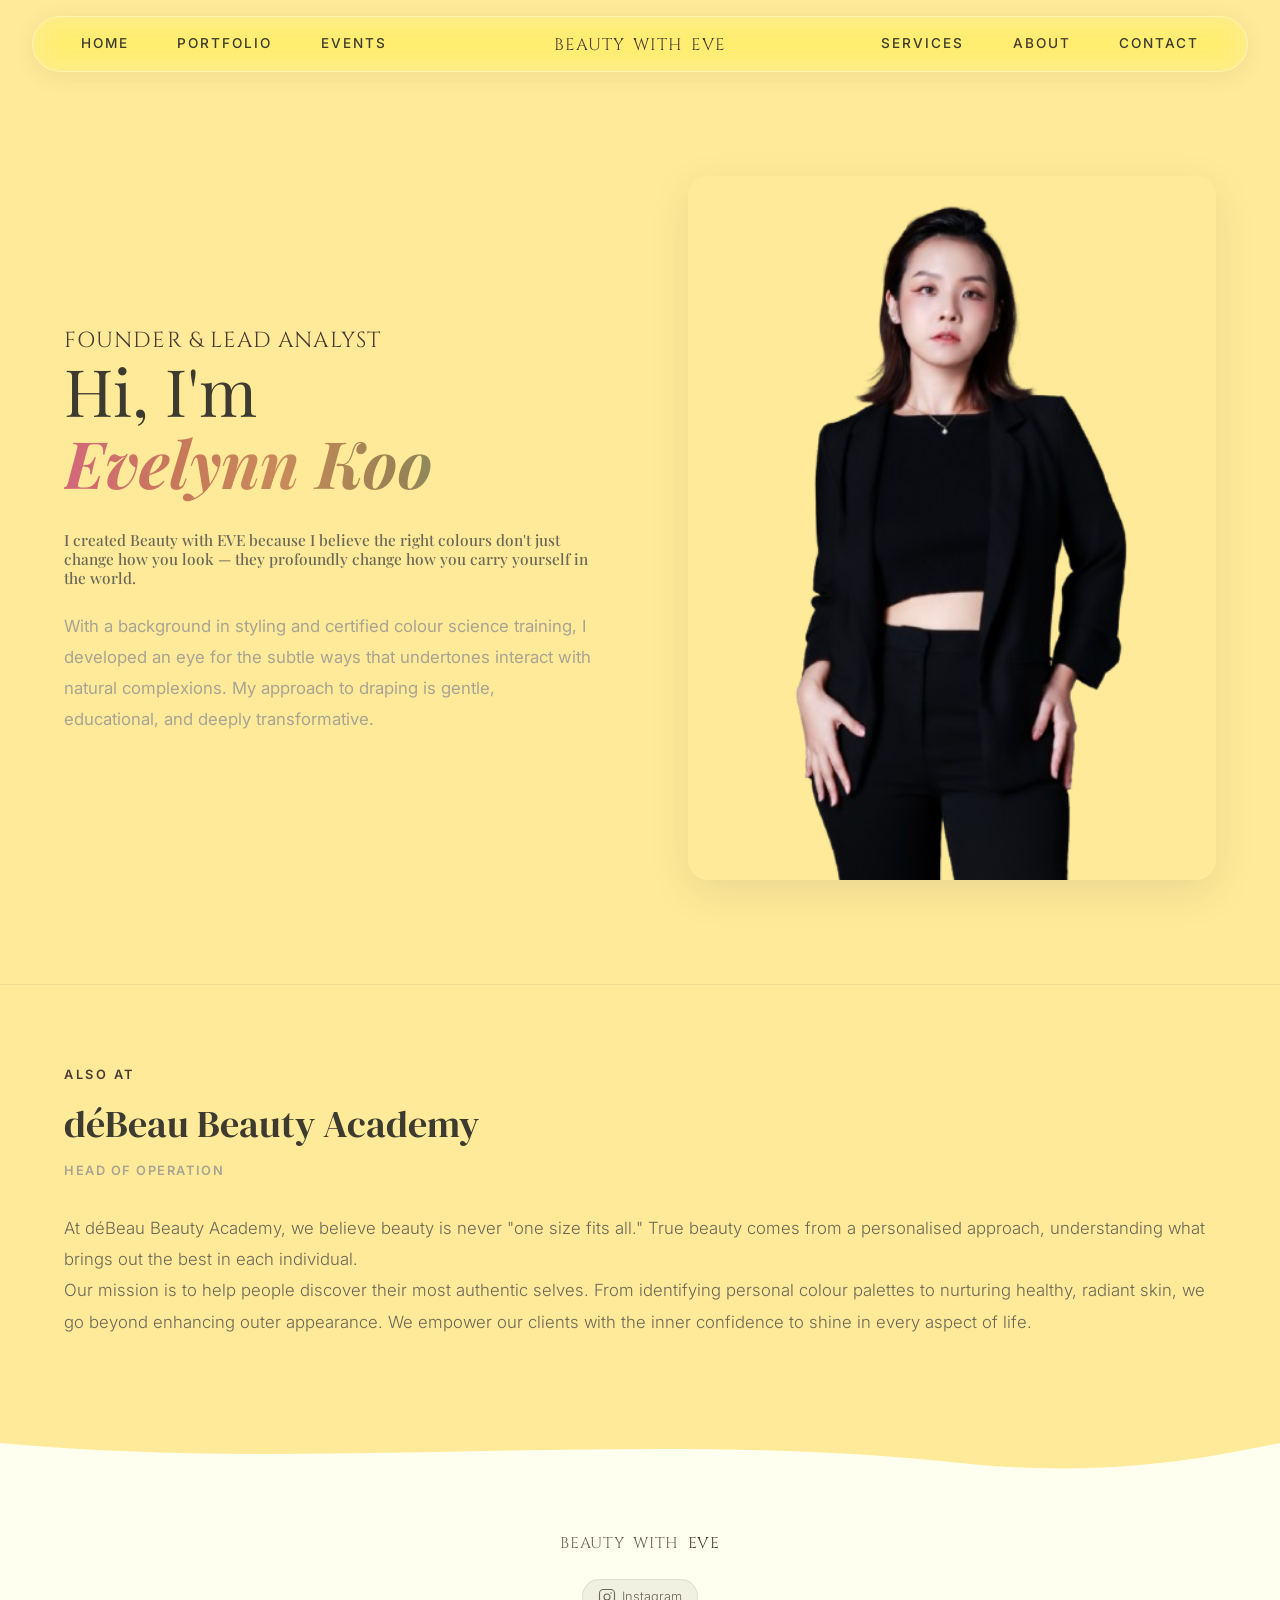
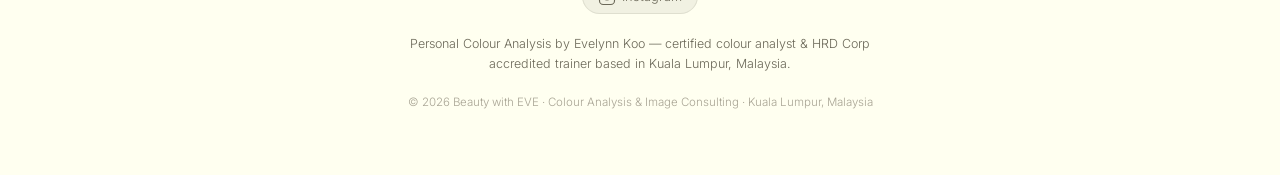
==== commit a647241c: "feat: redesign hero credentials and implement local image asset structure - Replace external Unsplas" ====
--- a/about.html
+++ b/about.html
@@ -112,7 +112,7 @@
         <div class="about-hero__visual fade-in">
           <div class="about-hero__frame" aria-hidden="true"></div>
           <img loading="lazy"
-            src="https://images.unsplash.com/photo-1544005313-94ddf0286df2?auto=format&fit=crop&q=80&w=600&h=800"
+            src="assets/images/common/portfolio-placeholder.png"
             alt="Evelynn Koo, colour draping expert and founder of Beauty with EVE, Kuala Lumpur Malaysia"
             class="about-hero__img" width="600" height="800">
         </div>
--- a/assets/css/styles.css
+++ b/assets/css/styles.css
@@ -176,7 +176,6 @@
   display: flex;
   justify-content: center;
   padding: 8rem 4rem 6rem;
-  overflow: hidden;
   background: var(--bg);
 }
 
@@ -186,7 +185,7 @@
   margin: 3rem auto 0;
   display: flex;
   justify-content: space-between;
-  align-items: flex-start;
+  align-items: stretch;
   position: relative;
   z-index: 2;
 }
@@ -209,11 +208,10 @@
 
 .hero-drape__right {
   position: relative;
-  flex: 0 0 45%;
-  max-width: 600px;
+  flex: 0 0 50%;
   display: flex;
   flex-direction: column;
-  align-items: center;
+  align-items: stretch;
   margin-top: 1rem;
 }
 
@@ -357,8 +355,9 @@
 
 .hero-drape__visuals {
   position: relative;
+  flex: 1;
   width: 100%;
-  height: 400px;
+  min-height: 600px;
   margin-bottom: 1rem;
   display: flex;
   align-items: center;
@@ -367,11 +366,11 @@
 
 .hero-drape__aurora {
   position: absolute;
-  top: 50%;
-  left: 50%;
+  top: 55%;
+  left: 80%;
   transform: translate(-50%, -50%);
-  width: 460px;
-  height: 460px;
+  width: 600px;
+  height: 600px;
   z-index: 0;
   pointer-events: none;
 }
@@ -647,11 +646,13 @@
 
 .hero-drape__portrait {
   position: absolute;
-  bottom: 55px;
-  left: 50%;
+  bottom: 50px;
+  left: 70%;
   transform: translateX(-50%);
-  width: 260px;
-  height: 380px;
+  width: 100%;
+  max-width: 600px;
+  height: 100%;
+  max-height: 100%;
   object-fit: contain;
   object-position: bottom center;
   z-index: 2;
@@ -659,40 +660,39 @@
 }
 
 
-.hero-drape__credentials ul {
-  list-style: none;
-  padding: 1.2rem 1rem;
-  background: rgba(255, 255, 255, 0.55);
-  border: 1px solid rgba(255, 255, 255, 0.85);
-  border-radius: 24px;
-  backdrop-filter: blur(20px) saturate(180%);
-  -webkit-backdrop-filter: blur(20px) saturate(180%);
-  box-shadow: 0 8px 32px rgba(61, 59, 47, 0.08);
-}
-
-.hero-drape__credentials li {
+.hero-drape__credentials {
+  position: absolute;
+  top: 25%;
+  left: 0%;
+  transform: translateY(-50%);
+  width: 350px;
+  z-index: 3;
+}
+
+.credential-item p {
+  margin: 0;
+}
+
+.credential-title {
   font-family: var(--font-playfair);
-  font-size: clamp(0.85rem, 1.05vw, 1.05rem);
-  font-weight: 500;
-  color: #6b6858;
-  line-height: 1.6;
-  margin-bottom: 1rem;
-  text-align: justify;
-}
-
-.hero-drape__credentials li+li {
-  border-top: 1px solid rgba(61, 59, 47, 0.1);
-  padding-top: 1rem;
-}
-
-.hero-drape__credentials li:last-child {
-  margin-bottom: 0;
-}
-
-
-.hero-drape__credentials strong {
-  font-weight: 700;
-  color: #483C32;
+  font-size: clamp(1.05rem, 1.25vw, 1.25rem);
+  font-weight: 600;
+  color: #8b5a6b;
+  line-height: 1.3;
+  margin-bottom: 6px;
+}
+
+.credential-desc {
+  font-size: clamp(0.8rem, 0.9vw, 0.8rem);
+  color: #5c554b;
+  line-height: 1.45;
+}
+
+.credential-divider {
+  width: 100px;
+  height: 1px;
+  background: #c4b8a0;
+  margin: 1.25rem 0;
 }
 
 .credentials-social {
@@ -1983,6 +1983,10 @@
   .hero-drape__btn { order: 5; margin: 0 auto 1.5rem; }
   .hero-drape__brands { order: 6; }
   .hero-drape__credentials {
+    position: relative;
+    top: auto;
+    left: auto;
+    transform: none;
     order: 7 !important;
     margin-top: 2rem;
     width: 100%;
@@ -1990,9 +1994,12 @@
 
   /* Adjust visuals for smaller screens */
   .hero-drape__portrait {
-    width: 160px !important;
-    height: 240px !important;
-    bottom: 70px !important;
+    width: 100% !important;
+    max-width: 300px !important;
+    height: 100% !important;
+    max-height: 340px !important;
+    bottom: 0 !important;
+    left: 50% !important;
   }
 
   .hero-drape__wheel {
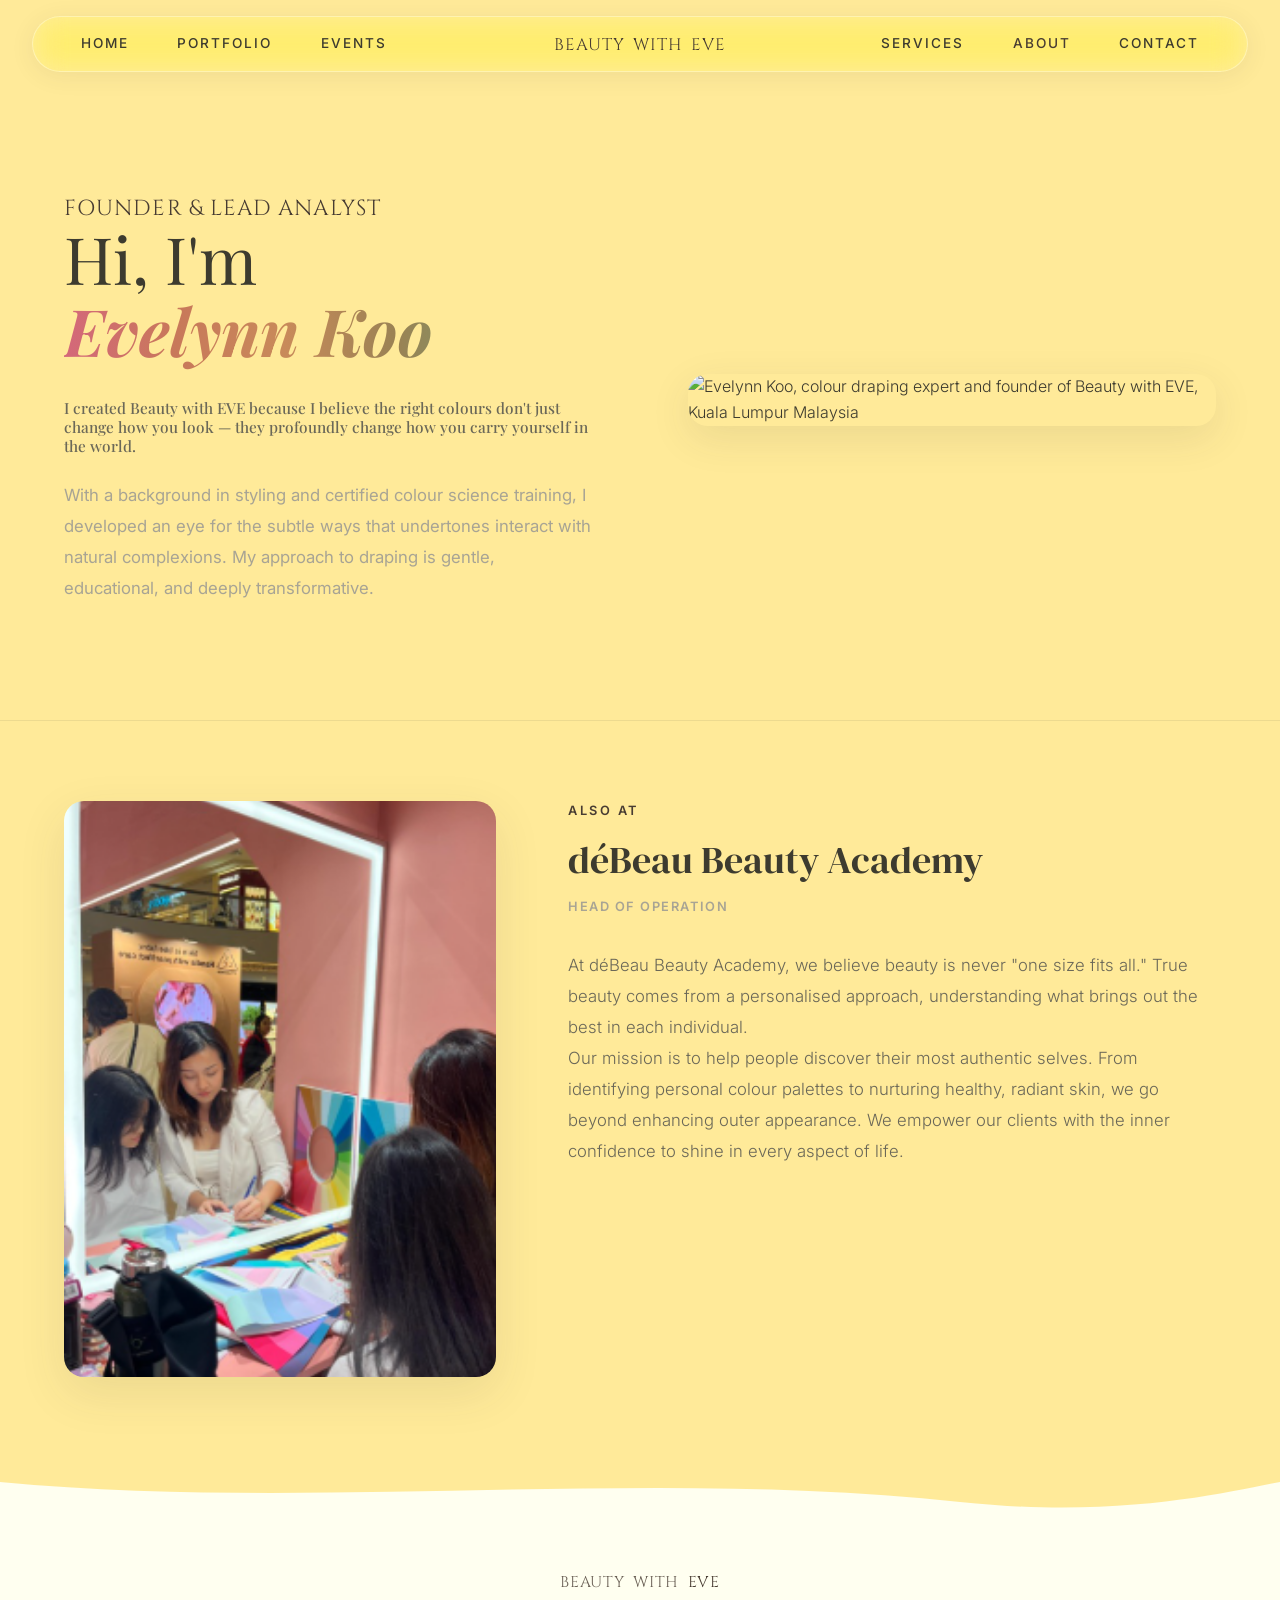
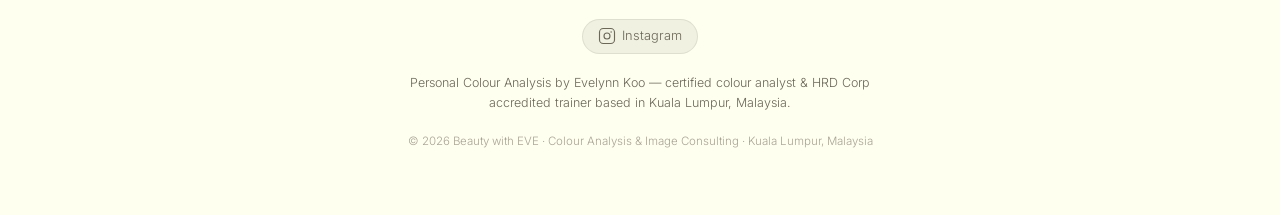
==== commit ec470e8d: "feat: add image slots across pages and swap in Evelynn portrait - Add feature images to process and " ====
--- a/about.html
+++ b/about.html
@@ -112,7 +112,7 @@
         <div class="about-hero__visual fade-in">
           <div class="about-hero__frame" aria-hidden="true"></div>
           <img loading="lazy"
-            src="assets/images/common/portfolio-placeholder.png"
+            src="assets/images/common/evelynn.png"
             alt="Evelynn Koo, colour draping expert and founder of Beauty with EVE, Kuala Lumpur Malaysia"
             class="about-hero__img" width="600" height="800">
         </div>
@@ -139,15 +139,24 @@
     <!-- ── DEBEAU ── -->
     <section class="debeau-section fade-in">
       <div class="debeau-section__inner">
-        <div class="about-eyebrow">Also At</div>
-        <div class="debeau-section__name">déBeau Beauty Academy</div>
-        <div class="debeau-section__role">Head of Operation</div>
-        <p class="about-body">
-          At déBeau Beauty Academy, we believe beauty is never "one size fits all." True beauty comes from a personalised approach, understanding what brings out the best in each individual.
-        </p>
-        <p class="about-body">
-          Our mission is to help people discover their most authentic selves. From identifying personal colour palettes to nurturing healthy, radiant skin, we go beyond enhancing outer appearance. We empower our clients with the inner confidence to shine in every aspect of life.
-        </p>
+        <div class="debeau-section__media">
+          <img
+            src="assets/images/common/event-placeholder.png"
+            alt="Evelynn Koo at déBeau Beauty Academy, where she serves as Head of Operation"
+            width="560" height="747"
+            loading="lazy">
+        </div>
+        <div class="debeau-section__text">
+          <div class="about-eyebrow">Also At</div>
+          <div class="debeau-section__name">déBeau Beauty Academy</div>
+          <div class="debeau-section__role">Head of Operation</div>
+          <p class="about-body">
+            At déBeau Beauty Academy, we believe beauty is never "one size fits all." True beauty comes from a personalised approach, understanding what brings out the best in each individual.
+          </p>
+          <p class="about-body">
+            Our mission is to help people discover their most authentic selves. From identifying personal colour palettes to nurturing healthy, radiant skin, we go beyond enhancing outer appearance. We empower our clients with the inner confidence to shine in every aspect of life.
+          </p>
+        </div>
       </div>
     </section>
 
--- a/assets/css/styles.css
+++ b/assets/css/styles.css
@@ -363,6 +363,7 @@
   align-items: center;
   justify-content: center;
 }
+
 
 .hero-drape__aurora {
   position: absolute;
@@ -657,12 +658,14 @@
   object-position: bottom center;
   z-index: 2;
   filter: drop-shadow(0 4px 12px rgba(61, 59, 47, 0.15));
+  -webkit-mask-image: linear-gradient(to bottom, black 80%, transparent 100%);
+  mask-image: linear-gradient(to bottom, black 80%, transparent 100%);
 }
 
 
 .hero-drape__credentials {
   position: absolute;
-  top: 25%;
+  top: 40%;
   left: 0%;
   transform: translateY(-50%);
   width: 350px;
@@ -3219,6 +3222,62 @@
   opacity: 0.7;
 }
 
+/* ── Session feature image — Process section ── */
+.experience__feature-img {
+  display: block;
+  width: 100%;
+  max-width: 900px;
+  margin: 0 auto 4rem;
+  aspect-ratio: 3 / 2;
+  object-fit: cover;
+  border-radius: 20px;
+  box-shadow: 0 16px 48px rgba(61, 59, 47, 0.10);
+}
+
+/* ── Session moment image — Testimonials section ── */
+.stories__feature-img {
+  display: block;
+  width: 100%;
+  max-width: 760px;
+  margin: 0 auto 3rem;
+  aspect-ratio: 16 / 9;
+  object-fit: cover;
+  border-radius: 20px;
+  box-shadow: 0 12px 36px rgba(61, 59, 47, 0.08);
+}
+
+/* ── déBeau section — two-column with image ── */
+.debeau-section__inner {
+  display: grid;
+  grid-template-columns: 1fr 1.5fr;
+  gap: 4.5rem;
+  align-items: start;
+}
+
+.debeau-section__media {
+  position: sticky;
+  top: 5rem;
+}
+
+.debeau-section__media img {
+  display: block;
+  width: 100%;
+  aspect-ratio: 3 / 4;
+  object-fit: cover;
+  border-radius: 20px;
+  box-shadow: 0 16px 48px rgba(61, 59, 47, 0.10);
+}
+
+/* ── Service package atmosphere image ── */
+.service-package__img {
+  display: block;
+  width: 100%;
+  aspect-ratio: 16 / 9;
+  object-fit: cover;
+  border-radius: 12px;
+  margin-bottom: 2rem;
+}
+
 /* ── Contact page mobile ── */
 @media (max-width: 768px) {
   .contact-hero {
@@ -3248,4 +3307,34 @@
   .event-hero__meta {
     margin-top: 0.5rem;
   }
+
+  /* ── Image additions — mobile ── */
+  .experience__feature-img {
+    border-radius: 12px;
+    margin-bottom: 3rem;
+  }
+
+  .stories__feature-img {
+    border-radius: 12px;
+    margin-bottom: 2rem;
+  }
+
+  .debeau-section__inner {
+    grid-template-columns: 1fr;
+    gap: 2rem;
+  }
+
+  .debeau-section__media {
+    position: static;
+  }
+
+  .debeau-section__media img {
+    aspect-ratio: 4 / 3;
+    max-height: 320px;
+    width: 100%;
+  }
+
+  .service-package__img {
+    border-radius: 8px;
+  }
 }
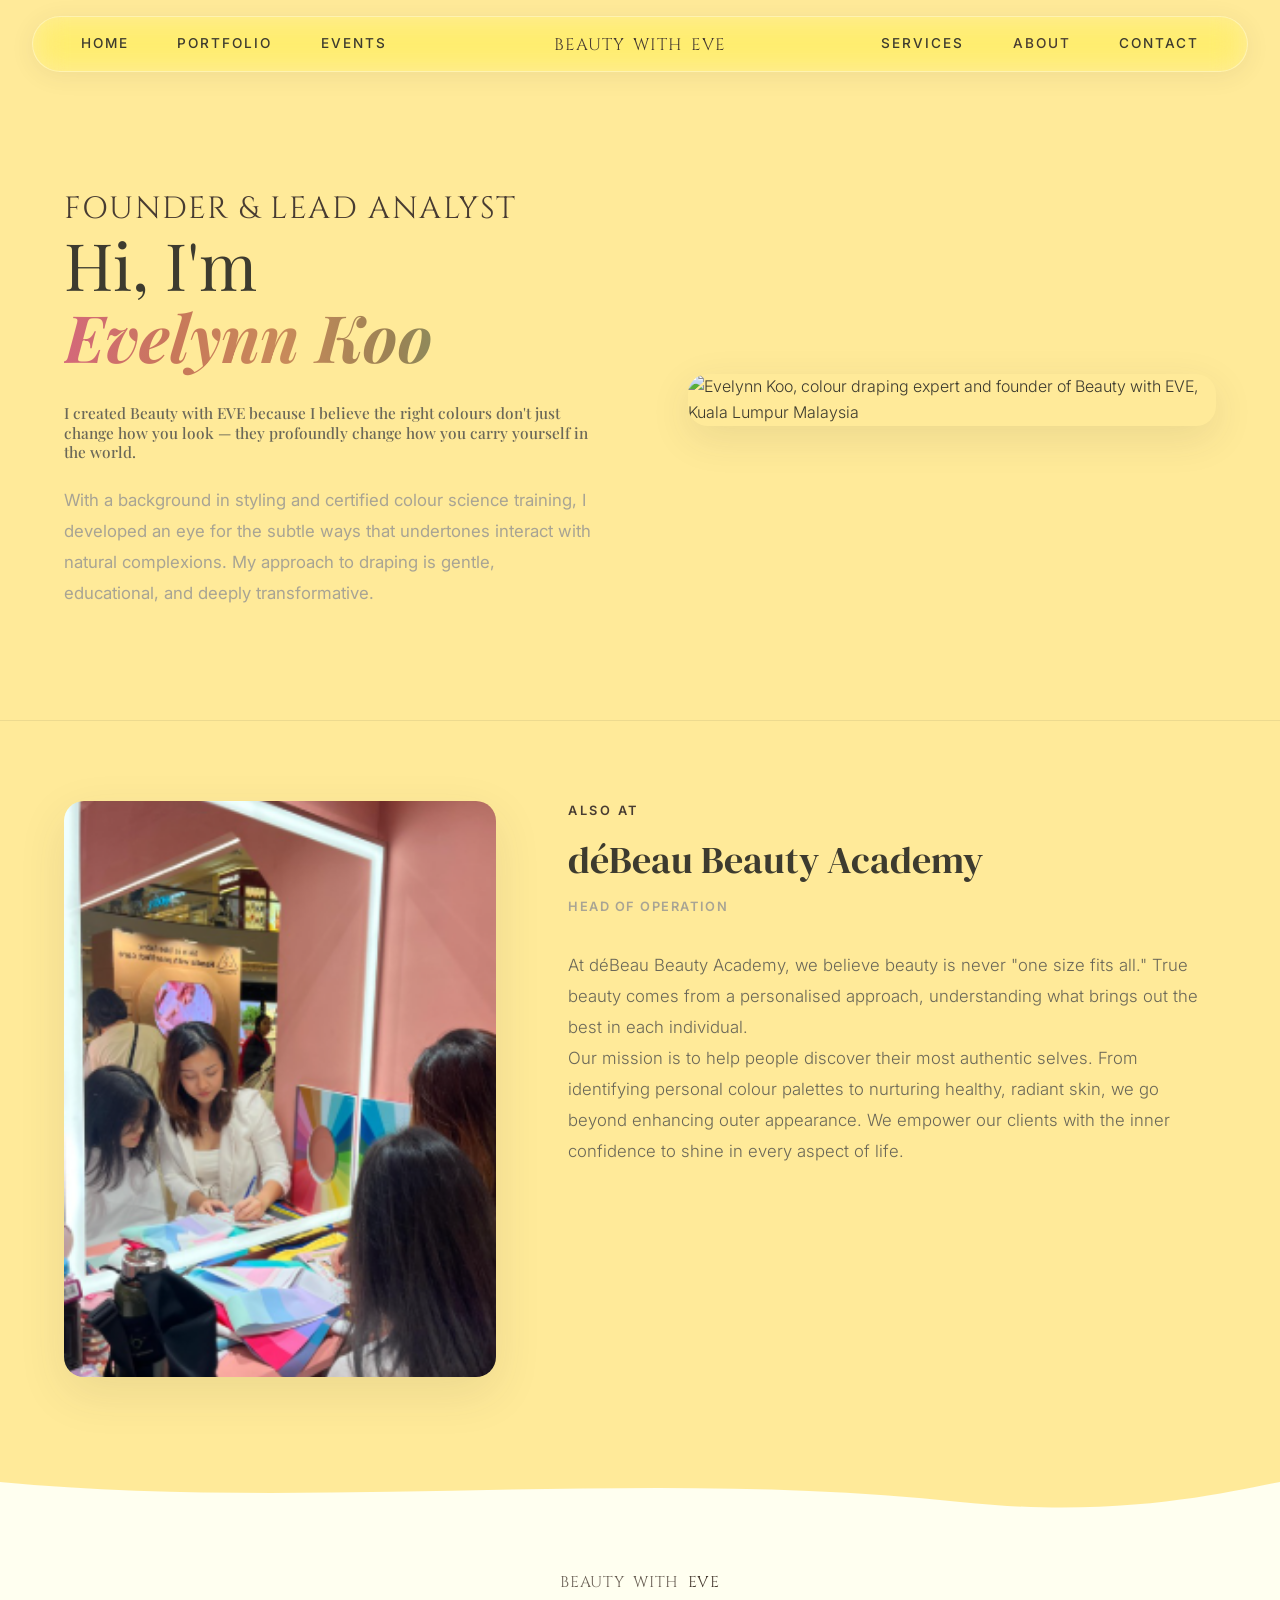
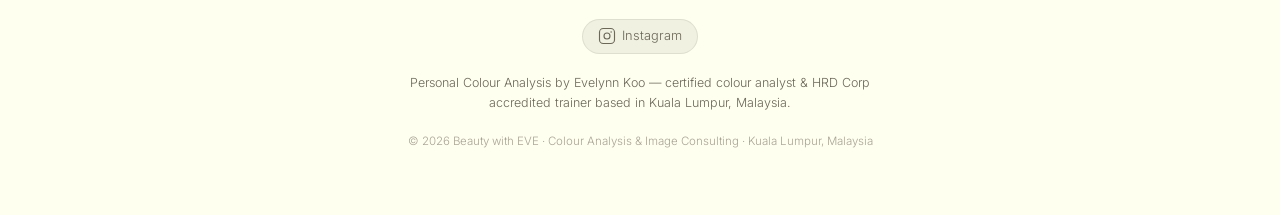
==== commit 317c5e42: "feat: enlarge portrait, wave cover effect, credential animations and sizing - Replace aurora with wa" ====
--- a/about.html
+++ b/about.html
@@ -112,7 +112,7 @@
         <div class="about-hero__visual fade-in">
           <div class="about-hero__frame" aria-hidden="true"></div>
           <img loading="lazy"
-            src="assets/images/common/evelynn.png"
+            src="assets/images/common/portfolio.png"
             alt="Evelynn Koo, colour draping expert and founder of Beauty with EVE, Kuala Lumpur Malaysia"
             class="about-hero__img" width="600" height="800">
         </div>
--- a/assets/css/styles.css
+++ b/assets/css/styles.css
@@ -217,7 +217,7 @@
 
 .hero-drape__eyebrow {
   font-family: var(--font-cinzel);
-  font-size: clamp(1rem, 1.7vw, 1.9rem);
+  font-size: clamp(1.3rem, 2.4vw, 2.6rem);
   font-weight: 400;
   line-height: 1.2;
   letter-spacing: 0.05em;
@@ -647,19 +647,17 @@
 
 .hero-drape__portrait {
   position: absolute;
-  bottom: 50px;
+  bottom: 0;
   left: 70%;
   transform: translateX(-50%);
   width: 100%;
-  max-width: 600px;
-  height: 100%;
-  max-height: 100%;
+  max-width: none;
+  height: 120%;
+  max-height: none;
   object-fit: contain;
   object-position: bottom center;
   z-index: 2;
   filter: drop-shadow(0 4px 12px rgba(61, 59, 47, 0.15));
-  -webkit-mask-image: linear-gradient(to bottom, black 80%, transparent 100%);
-  mask-image: linear-gradient(to bottom, black 80%, transparent 100%);
 }
 
 
@@ -668,7 +666,7 @@
   top: 40%;
   left: 0%;
   transform: translateY(-50%);
-  width: 350px;
+  width: 380px;
   z-index: 3;
 }
 
@@ -678,7 +676,7 @@
 
 .credential-title {
   font-family: var(--font-playfair);
-  font-size: clamp(1.05rem, 1.25vw, 1.25rem);
+  font-size: clamp(1.2rem, 1.6vw, 1.5rem);
   font-weight: 600;
   color: #8b5a6b;
   line-height: 1.3;
@@ -686,7 +684,7 @@
 }
 
 .credential-desc {
-  font-size: clamp(0.8rem, 0.9vw, 0.8rem);
+  font-size: clamp(0.75rem, 0.85vw, 0.85rem);
   color: #5c554b;
   line-height: 1.45;
 }
@@ -734,6 +732,7 @@
   height: 80px;
   position: relative;
   overflow: hidden;
+  z-index: 3;
 }
 
 .wave-divider svg {
@@ -1999,9 +1998,9 @@
   .hero-drape__portrait {
     width: 100% !important;
     max-width: 300px !important;
-    height: 100% !important;
-    max-height: 340px !important;
-    bottom: 0 !important;
+    height: 340px !important;
+    max-height: none !important;
+    bottom: -40px !important;
     left: 50% !important;
   }
 
@@ -2951,6 +2950,18 @@
 
 .wave-divider--yellow {
   background: var(--bg);
+}
+
+.wave-divider--hero {
+  height: 250px;
+  margin-top: -200px;
+  background: transparent;
+  overflow: visible;
+}
+
+.wave-divider--hero svg {
+  height: 100%;
+  filter: drop-shadow(0 -16px 40px rgba(255, 205, 207, 0.8)) drop-shadow(0 -8px 20px rgba(255, 205, 207, 0.6));
 }
 
 /* ── Why Colour Analysis section ── */
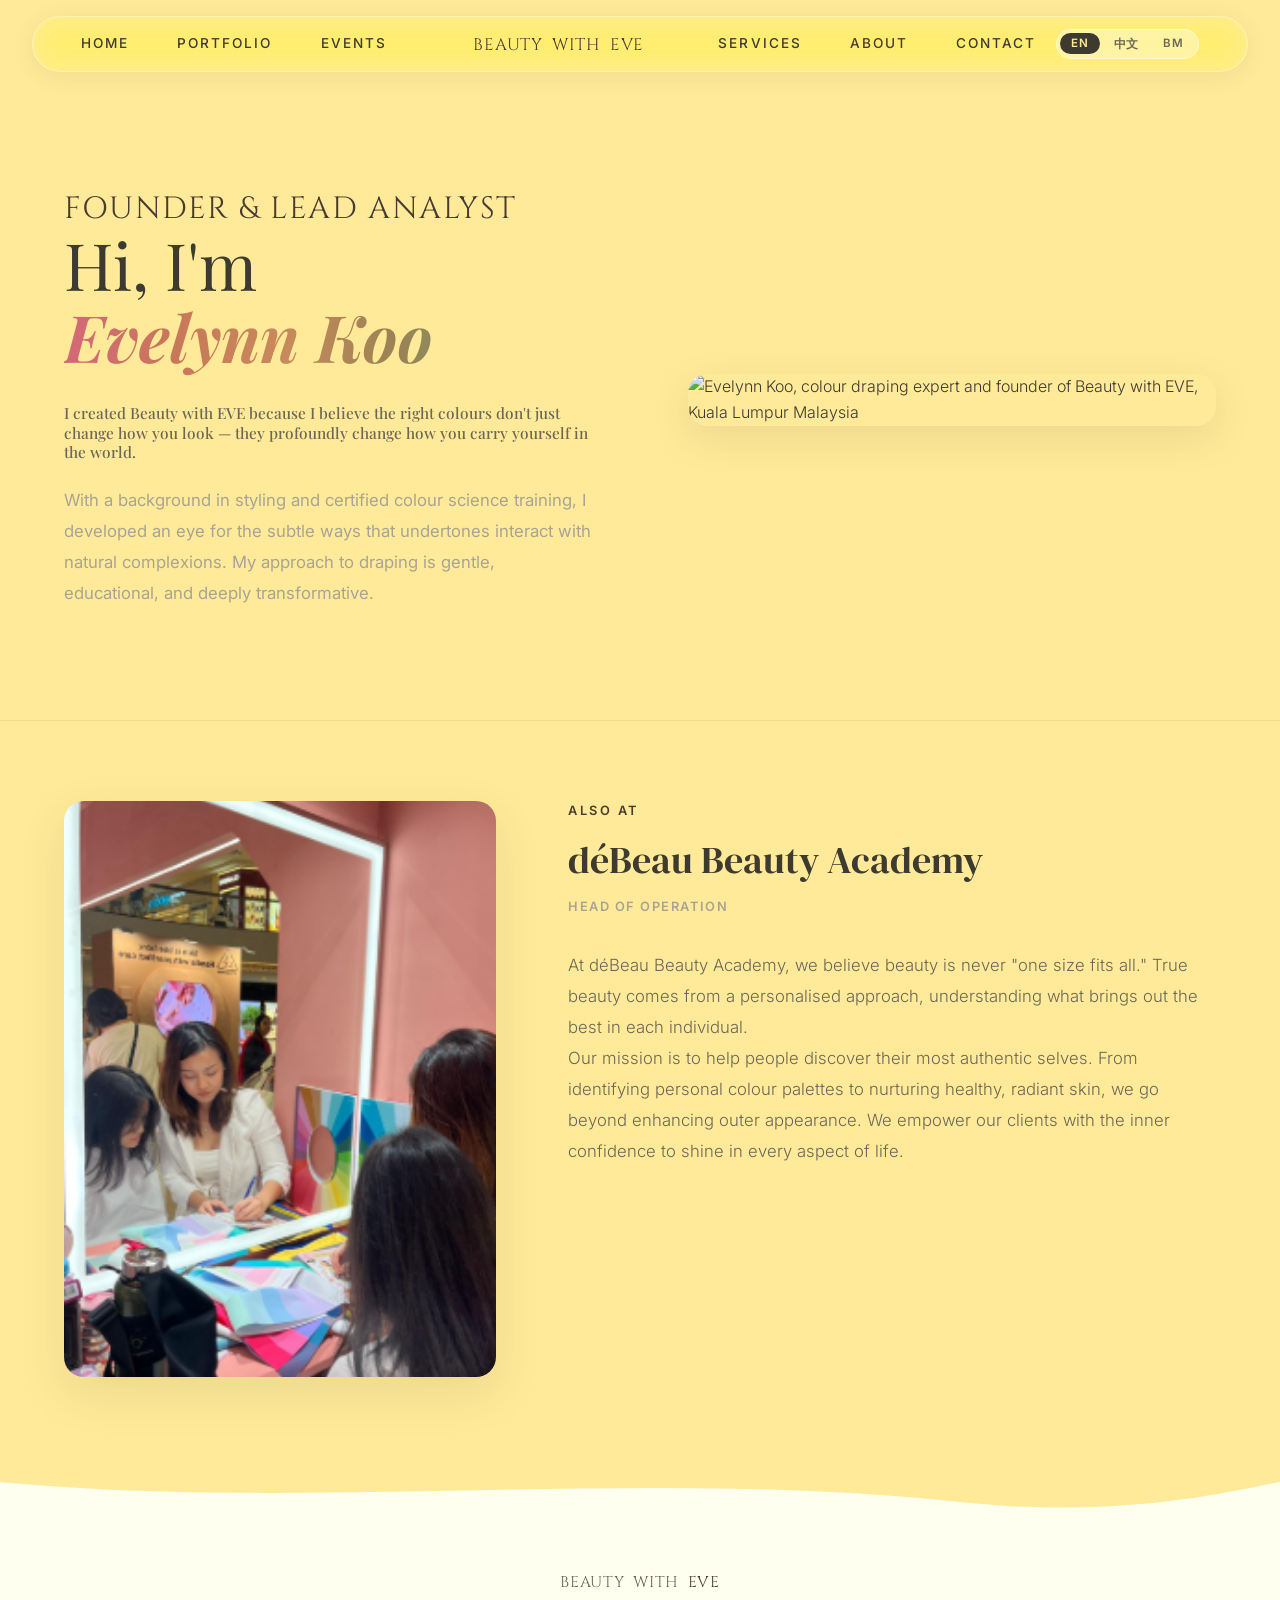
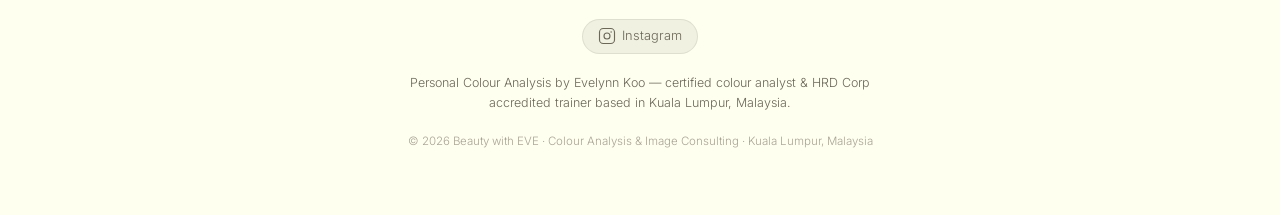
==== commit 6f84211e: "feat: add EN / 中文 / BM language switcher - New translations.js with EN, Simplified Chinese, and Baha" ====
--- a/about.html
+++ b/about.html
@@ -22,6 +22,18 @@
   <script type="application/ld+json">
   {
     "@context": "https://schema.org",
+    "@type": "WebPage",
+    "name": "About Evelynn Koo | Beauty with EVE",
+    "speakable": {
+      "@type": "SpeakableSpecification",
+      "cssSelector": [".hero-drape__title", ".hero-drape__subtitle", ".about-heading"]
+    },
+    "url": "https://beautywitheve.com/about"
+  }
+  </script>
+  <script type="application/ld+json">
+  {
+    "@context": "https://schema.org",
     "@type": "Person",
     "name": "Evelynn Koo",
     "jobTitle": "Personal Colour Analyst",
@@ -40,6 +52,8 @@
     rel="stylesheet">
   <link rel="stylesheet" href="assets/css/styles.css">
   <link rel="alternate" hreflang="en-MY" href="https://beautywitheve.com/about">
+  <link rel="alternate" hreflang="zh" href="https://beautywitheve.com/about?lang=zh">
+  <link rel="alternate" hreflang="ms" href="https://beautywitheve.com/about?lang=ms">
   <link rel="alternate" hreflang="x-default" href="https://beautywitheve.com/about">
   <style>
     :root {
@@ -48,7 +62,7 @@
   </style>
   <meta name="author" content="Evelynn Koo">
   <meta property="og:image"
-    content="https://images.unsplash.com/photo-1544005313-94ddf0286df2?auto=format&fit=crop&q=80&w=1200&h=630">
+    content="https://images.unsplash.com/photo-1573496359142-b8d87734a5a2?auto=format&fit=crop&q=80&w=1200&h=630">
   <meta property="og:image:width" content="1200">
   <meta property="og:image:height" content="630">
   <meta name="twitter:card" content="summary_large_image">
@@ -56,7 +70,7 @@
   <meta name="twitter:description"
     content="Meet Evelynn Koo, colour draping expert and founder of Beauty with EVE, Malaysia.">
   <meta name="twitter:image"
-    content="https://images.unsplash.com/photo-1544005313-94ddf0286df2?auto=format&fit=crop&q=80&w=1200&h=630">
+    content="https://images.unsplash.com/photo-1573496359142-b8d87734a5a2?auto=format&fit=crop&q=80&w=1200&h=630">
   <meta name="geo.region" content="MY-14">
   <meta name="geo.placename" content="Kuala Lumpur, Malaysia">
   <meta name="geo.position" content="3.1390;101.6869">
@@ -75,32 +89,42 @@
 </head>
 
 <body>
-  <a href="#main-content" class="skip-link">Skip to main content</a>
+  <a href="#main-content" class="skip-link" data-i18n="skip.main">Skip to main content</a>
 
   <nav class="nav" id="nav" aria-label="Main navigation">
     <div class="nav__left">
-      <a href="index.html">Home</a>
-      <a href="portfolio.html">Portfolio</a>
-      <a href="events.html">Events</a>
+      <a href="index.html" data-i18n="nav.home">Home</a>
+      <a href="portfolio.html" data-i18n="nav.portfolio">Portfolio</a>
+      <a href="events.html" data-i18n="nav.events">Events</a>
     </div>
     <a href="index.html" class="nav__logo"><span class="nav__logo-prefix">Beauty with </span><span
         class="nav__logo-eve">EVE</span></a>
     <div class="nav__right">
-      <a href="services.html">Services</a>
-      <a href="about.html" class="active">About</a>
-      <a href="contact.html">Contact</a>
-    </div>
-    <button class="nav__hamburger" aria-label="Open navigation menu" aria-expanded="false" aria-controls="nav-mobile">
+      <a href="services.html" data-i18n="nav.services">Services</a>
+      <a href="about.html" class="active" data-i18n="nav.about">About</a>
+      <a href="contact.html" data-i18n="nav.contact">Contact</a>
+    </div>
+    <div class="nav__lang" role="group" aria-label="Language switcher">
+      <button type="button" class="nav__lang-btn" data-lang="en">EN</button>
+      <button type="button" class="nav__lang-btn" data-lang="zh" lang="zh">中文</button>
+      <button type="button" class="nav__lang-btn" data-lang="ms">BM</button>
+    </div>
+    <button class="nav__hamburger" aria-label="Open navigation menu" data-i18n-aria-label="nav.menu" aria-expanded="false" aria-controls="nav-mobile">
       <span></span><span></span><span></span>
     </button>
   </nav>
   <div class="nav__mobile" id="nav-mobile" aria-hidden="true">
-    <a href="index.html">Home</a>
-    <a href="portfolio.html">Portfolio</a>
-    <a href="events.html">Events</a>
-    <a href="services.html">Services</a>
-    <a href="about.html" class="active">About</a>
-    <a href="contact.html">Contact</a>
+    <a href="index.html" data-i18n="nav.home">Home</a>
+    <a href="portfolio.html" data-i18n="nav.portfolio">Portfolio</a>
+    <a href="events.html" data-i18n="nav.events">Events</a>
+    <a href="services.html" data-i18n="nav.services">Services</a>
+    <a href="about.html" class="active" data-i18n="nav.about">About</a>
+    <a href="contact.html" data-i18n="nav.contact">Contact</a>
+    <div class="nav__mobile-lang" role="group" aria-label="Language switcher">
+      <button type="button" class="nav__lang-btn" data-lang="en">EN</button>
+      <button type="button" class="nav__lang-btn" data-lang="zh" lang="zh">中文</button>
+      <button type="button" class="nav__lang-btn" data-lang="ms">BM</button>
+    </div>
   </div>
 
   <main id="main-content">
@@ -108,7 +132,7 @@
     <!-- ── HERO / FOUNDER ── -->
     <section class="hero-drape about-hero-section">
       <div class="hero-drape__inner about-hero__inner">
-        
+
         <div class="about-hero__visual fade-in">
           <div class="about-hero__frame" aria-hidden="true"></div>
           <img loading="lazy"
@@ -118,15 +142,15 @@
         </div>
 
         <div class="about-hero__content fade-in">
-          <div class="hero-drape__eyebrow">Founder & Lead Analyst</div>
-          <h1 class="hero-drape__title">
+          <div class="hero-drape__eyebrow" data-i18n="about.eyebrow">Founder & Lead Analyst</div>
+          <h1 class="hero-drape__title" data-i18n-html="about.title">
             Hi, I'm<br><em>Evelynn Koo</em>
           </h1>
-          <p class="hero-drape__subtitle about-hero__lead">
+          <p class="hero-drape__subtitle about-hero__lead" data-i18n="about.lead">
             I created Beauty with EVE because I believe the right colours don't just change how you look — they
             profoundly change how you carry yourself in the world.
           </p>
-          <p class="about-hero__bio">
+          <p class="about-hero__bio" data-i18n="about.bio">
             With a background in styling and certified colour science training, I developed an eye for the subtle ways
             that undertones interact with natural complexions. My approach to draping is gentle, educational, and deeply
             transformative.
@@ -147,13 +171,13 @@
             loading="lazy">
         </div>
         <div class="debeau-section__text">
-          <div class="about-eyebrow">Also At</div>
+          <div class="about-eyebrow" data-i18n="about.debeau.eyebrow">Also At</div>
           <div class="debeau-section__name">déBeau Beauty Academy</div>
-          <div class="debeau-section__role">Head of Operation</div>
-          <p class="about-body">
+          <div class="debeau-section__role" data-i18n="about.debeau.role">Head of Operation</div>
+          <p class="about-body" data-i18n="about.debeau.p1">
             At déBeau Beauty Academy, we believe beauty is never "one size fits all." True beauty comes from a personalised approach, understanding what brings out the best in each individual.
           </p>
-          <p class="about-body">
+          <p class="about-body" data-i18n="about.debeau.p2">
             Our mission is to help people discover their most authentic selves. From identifying personal colour palettes to nurturing healthy, radiant skin, we go beyond enhancing outer appearance. We empower our clients with the inner confidence to shine in every aspect of life.
           </p>
         </div>
@@ -171,9 +195,20 @@
   </main>
 
   <!-- ── FOOTER ── -->
-  <footer id="site-footer"></footer>
-
+  <footer class="footer-drape" id="site-footer">
+    <a href="index.html" class="footer-drape__logo"><span class="logo-prefix">Beauty with </span><span class="logo-eve">EVE</span></a>
+    <nav class="footer-drape__links" aria-label="Footer navigation" data-i18n-aria-label="footer.nav_aria">
+      <a href="https://www.instagram.com/beautywitheve" aria-label="Follow Beauty with EVE on Instagram" data-i18n-aria-label="footer.instagram_aria" rel="noopener noreferrer" target="_blank">
+        <svg width="18" height="18" viewBox="0 0 24 24" fill="none" stroke="currentColor" stroke-width="1.5" stroke-linecap="round" stroke-linejoin="round" aria-hidden="true"><rect x="2" y="2" width="20" height="20" rx="5"/><circle cx="12" cy="12" r="4"/><circle cx="17.5" cy="6.5" r="1" fill="currentColor" stroke="none"/></svg>
+        <span data-i18n="footer.instagram">Instagram</span>
+      </a>
+    </nav>
+    <div class="footer-drape__tagline" data-i18n="footer.tagline">Personal Colour Analysis by Evelynn Koo — certified colour analyst &amp; HRD Corp accredited trainer based in Kuala Lumpur, Malaysia.</div>
+    <div class="footer-drape__copy" data-i18n="footer.copy">&copy; 2026 Beauty with EVE &middot; Colour Analysis &amp; Image Consulting &middot; Kuala Lumpur, Malaysia</div>
+  </footer>
+
+  <script src="assets/js/translations.js" defer></script>
   <script src="assets/js/script.js" defer></script>
 </body>
 
-</html>+</html>
--- a/assets/css/styles.css
+++ b/assets/css/styles.css
@@ -1713,56 +1713,101 @@
   border-radius: 16px;
   border: 1px solid var(--border);
   overflow: hidden;
-  transition: all var(--transition);
-}
-
-.faq-drape__item:hover {
-  background: #FFF0B3;
-  border-color: #e5791f;
-  box-shadow: 0 4px 16px rgba(229, 121, 31, 0.12);
-  transform: translateY(-2px);
-}
-
-.faq-drape__question {
-  padding: 1.5rem 2rem;
-  font-family: var(--font-playfair);
-  font-size: 1.35rem;
-  font-weight: 500;
-  color: var(--text-primary);
-  cursor: pointer;
-  list-style: none;
-  /* Hide default triangle */
-  position: relative;
-}
-
-.faq-drape__question::after {
-  content: '+';
-  position: absolute;
-  right: 2rem;
-  top: 50%;
-  transform: translateY(-50%);
-  font-size: 1.5rem;
-  color: var(--accent);
-  transition: transform var(--transition);
-}
-
-.faq-drape__item[open] .faq-drape__question::after {
-  transform: translateY(-50%) rotate(45deg);
-}
-
-/* Hide default details marker for older browsers */
-.faq-drape__question::-webkit-details-marker {
-  display: none;
-}
-
-.faq-drape__item[open] .faq-drape__question {
-  border-bottom: 1px solid var(--border);
-}
-
-.faq-drape__answer {
-  padding: 1.5rem 2rem;
-  color: var(--text-secondary);
-  line-height: 1.8;
+}
+
+/* DESKTOP: Static FAQ */
+@media (min-width: 769px) {
+  .faq-drape__item {
+    margin-bottom: 2rem;
+    box-shadow: none !important;
+    transform: none !important;
+  }
+
+  .faq-drape__question {
+    padding: 1.5rem 2rem 0.5rem 2rem;
+    font-family: var(--font-playfair);
+    font-size: 1.35rem;
+    font-weight: 500;
+    color: var(--text-primary);
+    cursor: default;
+    list-style: none;
+    position: relative;
+  }
+
+  .faq-drape__question::after {
+    display: none;
+  }
+
+  .faq-drape__answer {
+    padding: 0 2rem 1.5rem 2rem;
+    opacity: 1 !important;
+    transform: none !important;
+  }
+}
+
+/* MOBILE: Smooth Accordion FAQ */
+@media (max-width: 768px) {
+  .faq-drape__item {
+    transition: background 0.3s ease, border-color 0.3s ease, box-shadow 0.3s ease, transform 0.3s ease;
+  }
+
+  .faq-drape__item:hover {
+    background: #FFF0B3;
+    border-color: #e5791f;
+    box-shadow: 0 4px 16px rgba(229, 121, 31, 0.12);
+    transform: translateY(-2px);
+  }
+
+  .faq-drape__question {
+    padding: 1.5rem 2rem;
+    font-family: var(--font-playfair);
+    font-size: 1.35rem;
+    font-weight: 500;
+    color: var(--text-primary);
+    cursor: pointer;
+    list-style: none;
+    position: relative;
+    transition: background 0.3s ease;
+  }
+
+  .faq-drape__question::after {
+    content: '+';
+    position: absolute;
+    right: 2rem;
+    top: 50%;
+    transform: translateY(-50%);
+    font-size: 1.5rem;
+    color: var(--accent);
+    transition: transform 0.4s cubic-bezier(0.4, 0, 0.2, 1);
+  }
+
+  .faq-drape__item[open] .faq-drape__question::after {
+    transform: translateY(-50%) rotate(45deg);
+  }
+
+  .faq-drape__question::-webkit-details-marker {
+    display: none;
+  }
+
+  .faq-drape__item[open] .faq-drape__question {
+    border-bottom: 1px solid rgba(229, 121, 31, 0.15);
+    background: rgba(229, 121, 31, 0.03);
+  }
+
+  .faq-drape__answer {
+    padding: 1.5rem 2rem;
+    color: var(--text-secondary);
+    line-height: 1.8;
+    opacity: 0;
+    transform: translateY(10px);
+    transition: opacity 0.4s ease, transform 0.4s ease;
+  }
+
+  .faq-drape__item[open] .faq-drape__answer {
+    opacity: 1;
+    transform: translateY(0);
+  }
+}
   font-size: 1.05rem;
 }
 
@@ -1933,6 +1978,8 @@
     flex-direction: column;
     gap: 1rem;
     align-items: center;
+    justify-content: flex-start;
+    margin-top: 0;
   }
 
   .hero-drape__left {
@@ -1966,11 +2013,11 @@
   .hero-drape__visuals {
     order: 1 !important;
     width: 100%;
-    margin-bottom: 1rem;
-    height: 340px;
+    margin-bottom: 0;
+    height: 320px;
     display: flex;
     justify-content: center;
-    align-items: center;
+    align-items: flex-end;
     position: relative;
     overflow: hidden;
   }
@@ -1979,29 +2026,32 @@
     display: contents;
   }
 
-  .hero-drape__eyebrow { order: 2; }
-  .hero-drape__title { order: 3; margin-bottom: 0.5rem; }
-  .hero-drape__subtitle { order: 4; margin-bottom: 1rem; }
-  .hero-drape__btn { order: 5; margin: 0 auto 1.5rem; }
-  .hero-drape__brands { order: 6; }
   .hero-drape__credentials {
     position: relative;
     top: auto;
     left: auto;
     transform: none;
-    order: 7 !important;
-    margin-top: 2rem;
+    order: 2 !important;
+    margin-top: 0;
     width: 100%;
   }
 
-  /* Adjust visuals for smaller screens */
+  .hero-drape__eyebrow { order: 3; }
+  .hero-drape__title { order: 4; margin-bottom: 0.5rem; }
+  .hero-drape__subtitle { order: 5; margin-bottom: 1rem; }
+  .hero-drape__btn { order: 6; margin: 0 auto 1.5rem; }
+  .hero-drape__brands { order: 7; }
+
+  /* Portrait: flush to bottom of container, no dead zone above */
   .hero-drape__portrait {
-    width: 100% !important;
-    max-width: 300px !important;
-    height: 340px !important;
+    position: absolute !important;
+    bottom: 0 !important;
+    left: 50% !important;
+    transform: translateX(-50%) !important;
+    width: auto !important;
+    max-width: none !important;
+    height: 100% !important;
     max-height: none !important;
-    bottom: -40px !important;
-    left: 50% !important;
   }
 
   .hero-drape__wheel {
@@ -2731,6 +2781,21 @@
   }
 }
 
+@supports (grid-template-rows: subgrid) {
+  @media (min-width: 600px) {
+    .services-grid--three > .service-package {
+      display: grid;
+      grid-row: span 10;
+      grid-template-rows: subgrid;
+      row-gap: 0;
+    }
+    
+    .services-grid--three > .service-package > .service-package__tags {
+      align-self: end;
+    }
+  }
+}
+
 .service-package__tags {
   display: flex;
   flex-wrap: wrap;
@@ -2768,6 +2833,10 @@
   transform: translateY(-10px);
 }
 
+.service-package .hero-drape__btn {
+  margin-top: auto;
+}
+
 .service-package__icon {
   width: 52px;
   height: 52px;
@@ -2807,7 +2876,6 @@
   list-style: none;
   padding: 0;
   margin: 0 0 3rem 0;
-  flex-grow: 1;
 }
 
 .service-list li {
@@ -3017,13 +3085,16 @@
 }
 
 .why-drape {
-  padding: 6rem 2rem;
+  margin-top: -80px;
+  position: relative;
+  z-index: 4;
+  padding: 1.5rem 2rem 6rem;
   background: var(--bg-secondary);
 }
 
 @media (max-width: 768px) {
   .why-drape {
-    padding: 3rem 1.5rem;
+    padding: 1.5rem 1.5rem 4rem;
   }
 }
 
@@ -3348,4 +3419,536 @@
   .service-package__img {
     border-radius: 8px;
   }
-}+}
+
+/* ════════════════════════════════════════════════
+   SERVICE CARD — ORGANISER DETAILS BLOCK
+   ════════════════════════════════════════════════ */
+
+.service-package__organiser {
+  border-top: 1px solid rgba(61, 59, 47, 0.12);
+  margin-top: 1.75rem;
+  padding-top: 1.5rem;
+  margin-bottom: 1.5rem;
+  overflow: hidden;
+}
+
+/* DESKTOP: Static layout */
+@media (min-width: 769px) {
+  .service-package__organiser {
+    padding-top: 2rem;
+  }
+
+  .service-package__organiser > summary {
+    list-style: none;
+    display: block;
+    cursor: default;
+    padding: 0;
+    background: none;
+    border: none;
+    margin-bottom: 1rem;
+  }
+
+  .service-package__organiser > summary .organiser-chevron {
+    display: none;
+  }
+
+  .service-package__organiser > .service-list,
+  .service-package__organiser > .service-package__logistics {
+    padding: 0;
+  }
+}
+
+/* MOBILE: Interactive Pill */
+@media (max-width: 768px) {
+  .service-package__organiser {
+    transition: background 0.3s ease, border-radius 0.3s ease;
+  }
+
+  .service-package__organiser[open] {
+    background: rgba(196, 176, 110, 0.03);
+    border-radius: 12px;
+    padding-bottom: 0.1rem;
+  }
+
+  .service-package__organiser > summary {
+    list-style: none;
+    cursor: pointer;
+    display: flex;
+    align-items: center;
+    justify-content: space-between;
+    gap: 0.5rem;
+    user-select: none;
+    padding: 0.55rem 0.9rem;
+    background: rgba(196, 176, 110, 0.10);
+    border: 1px solid rgba(196, 176, 110, 0.35);
+    border-radius: 100px;
+    white-space: nowrap;
+    transition: all 0.3s cubic-bezier(0.4, 0, 0.2, 1);
+  }
+
+  .service-package__organiser[open] > summary {
+    background: rgba(196, 176, 110, 0.15);
+    border-bottom-left-radius: 4px;
+    border-bottom-right-radius: 4px;
+    margin-bottom: 1.25rem;
+  }
+
+  .service-package__organiser > summary:hover {
+    background: rgba(196, 176, 110, 0.20);
+    border-color: rgba(196, 176, 110, 0.55);
+  }
+
+  .service-package__organiser > summary::-webkit-details-marker {
+    display: none;
+  }
+
+  .service-package__organiser > summary .organiser-chevron {
+    flex-shrink: 0;
+    color: var(--accent);
+    transition: transform 0.4s cubic-bezier(0.4, 0, 0.2, 1);
+    display: block;
+  }
+
+  .service-package__organiser[open] > summary .organiser-chevron {
+    transform: rotate(180deg);
+  }
+
+  .service-package__organiser > .service-list,
+  .service-package__organiser > .service-package__logistics {
+    padding: 0;
+  }
+}
+
+.service-package__organiser-heading {
+  font-size: 0.68rem;
+  text-transform: uppercase;
+  letter-spacing: 0.14em;
+  color: var(--accent);
+  font-weight: 600;
+}
+
+.service-list--organiser li::before {
+  background: var(--accent-amber);
+}
+
+.service-package__logistics {
+  display: flex;
+  flex-direction: column;
+  gap: 0.45rem;
+  margin-top: 1.25rem;
+  padding: 0.85rem 1rem;
+  background: rgba(61, 59, 47, 0.04);
+  border-radius: 10px;
+  border: 1px solid rgba(61, 59, 47, 0.07);
+}
+
+.service-package__logistics-item {
+  display: flex;
+  align-items: flex-start;
+  gap: 0.6rem;
+  font-size: 0.8rem;
+  color: var(--text-secondary);
+  line-height: 1.45;
+}
+
+.service-package__logistics-item svg {
+  flex-shrink: 0;
+  margin-top: 1px;
+  color: var(--accent);
+}
+
+.service-package__geo-note {
+  margin-top: 0.9rem;
+  font-size: 0.8rem;
+  color: var(--text-muted);
+  font-style: italic;
+}
+
+/* HRDC badge */
+.service-tag--hrdc {
+  background: rgba(196, 176, 110, 0.15);
+  color: #7a6520;
+  border-color: rgba(196, 176, 110, 0.35);
+}
+
+/* Section-level note beneath corporate grid */
+.services-geo-note {
+  max-width: 700px;
+  margin: 2.5rem auto 0;
+  text-align: center;
+  font-size: 0.875rem;
+  color: var(--text-muted);
+  line-height: 1.7;
+}
+
+.services-geo-note strong {
+  color: var(--text-secondary);
+}
+
+/* ════════════════════════════════════════════════
+   BOOKING PROCESS — contact.html
+   ════════════════════════════════════════════════ */
+
+.booking-process {
+  padding: 4rem 2rem;
+  background: var(--bg);
+}
+
+.booking-process__inner {
+  max-width: 860px;
+  margin: 0 auto;
+  text-align: center;
+}
+
+.booking-process__eyebrow {
+  font-size: 0.75rem;
+  text-transform: uppercase;
+  letter-spacing: 0.15em;
+  color: var(--accent);
+  font-weight: 600;
+  margin-bottom: 0.6rem;
+}
+
+.booking-process__heading {
+  font-family: var(--font-serif);
+  font-size: clamp(1.6rem, 2.5vw, 2.2rem);
+  color: var(--text-primary);
+  margin-bottom: 0.75rem;
+}
+
+.booking-process__sub {
+  color: var(--text-secondary);
+  font-size: 1rem;
+  margin-bottom: 2.5rem;
+  line-height: 1.7;
+}
+
+.booking-steps {
+  display: grid;
+  grid-template-columns: repeat(3, 1fr);
+  gap: 2rem;
+  margin-bottom: 2.5rem;
+}
+
+.booking-step {
+  display: flex;
+  flex-direction: column;
+  align-items: center;
+  gap: 0.75rem;
+}
+
+.booking-step__num {
+  width: 44px;
+  height: 44px;
+  border-radius: 50%;
+  background: var(--accent);
+  color: #fff;
+  font-family: var(--font-playfair);
+  font-size: 1.1rem;
+  font-weight: 600;
+  display: flex;
+  align-items: center;
+  justify-content: center;
+  flex-shrink: 0;
+}
+
+.booking-step__title {
+  font-family: var(--font-playfair);
+  font-size: 1rem;
+  font-weight: 600;
+  color: var(--text-primary);
+}
+
+.booking-step__desc {
+  font-size: 0.875rem;
+  color: var(--text-secondary);
+  line-height: 1.65;
+  text-align: center;
+}
+
+.booking-process__note {
+  display: inline-flex;
+  align-items: center;
+  gap: 0.5rem;
+  font-size: 0.85rem;
+  color: var(--text-secondary);
+  background: rgba(255, 255, 255, 0.6);
+  border: 1px solid rgba(61, 59, 47, 0.1);
+  border-radius: 100px;
+  padding: 0.5rem 1.25rem;
+}
+
+@media (max-width: 768px) {
+  .booking-steps {
+    grid-template-columns: 1fr;
+    gap: 1.5rem;
+  }
+}
+
+/* ════════════════════════════════════════════════
+   PORTFOLIO — EVENT ACTIVATIONS SECTION
+   ════════════════════════════════════════════════ */
+
+.portfolio-activations {
+  padding: 5rem 2rem;
+  background: #f2ede0;
+}
+
+.portfolio-activations__inner {
+  max-width: 1100px;
+  margin: 0 auto;
+}
+
+.portfolio-activations__header {
+  text-align: center;
+  margin-bottom: 3rem;
+}
+
+.activations-grid {
+  display: grid;
+  grid-template-columns: repeat(2, 1fr);
+  gap: 2rem;
+}
+
+.activation-card {
+  background: rgba(255, 255, 255, 0.65);
+  border-radius: 20px;
+  overflow: hidden;
+  border: 1px solid rgba(255, 255, 255, 0.8);
+  box-shadow: 0 8px 32px rgba(61, 59, 47, 0.06);
+  display: flex;
+  flex-direction: column;
+  transition: transform 0.4s ease;
+}
+
+.activation-card:hover {
+  transform: translateY(-6px);
+}
+
+.activation-card__img-wrap {
+  aspect-ratio: 16 / 9;
+  overflow: hidden;
+}
+
+.activation-card__img {
+  width: 100%;
+  height: 100%;
+  object-fit: cover;
+}
+
+.activation-card__body {
+  padding: 1.75rem 2rem 2rem;
+  display: flex;
+  flex-direction: column;
+  gap: 0.5rem;
+  flex: 1;
+}
+
+.activation-card__brand {
+  font-size: 0.7rem;
+  text-transform: uppercase;
+  letter-spacing: 0.14em;
+  color: var(--accent);
+  font-weight: 600;
+}
+
+.activation-card__title {
+  font-family: var(--font-playfair);
+  font-size: 1.15rem;
+  font-weight: 600;
+  color: var(--text-primary);
+  line-height: 1.35;
+}
+
+.activation-card__meta {
+  font-size: 0.8rem;
+  color: var(--text-muted);
+}
+
+.activation-card__desc {
+  font-size: 0.9rem;
+  color: var(--text-secondary);
+  line-height: 1.65;
+  flex: 1;
+}
+
+.activation-card__link {
+  font-size: 0.85rem;
+  font-weight: 500;
+  color: var(--accent);
+  text-decoration: none;
+  margin-top: 0.5rem;
+  display: inline-flex;
+  align-items: center;
+  gap: 0.35rem;
+  transition: gap 0.3s ease;
+}
+
+.activation-card__link:hover {
+  gap: 0.6rem;
+}
+
+@media (max-width: 768px) {
+  .activations-grid {
+    grid-template-columns: 1fr;
+  }
+}
+
+/* ════════════════════════════════════════════════
+   EVENT DETAIL — ORGANISER SECTION
+   ════════════════════════════════════════════════ */
+
+.event-organiser {
+  padding: 4rem 2rem;
+  background: #f2ede0;
+}
+
+.event-organiser__inner {
+  max-width: 900px;
+  margin: 0 auto;
+}
+
+.event-organiser__eyebrow {
+  font-size: 0.72rem;
+  text-transform: uppercase;
+  letter-spacing: 0.14em;
+  color: var(--accent);
+  font-weight: 600;
+  margin-bottom: 1.5rem;
+}
+
+.event-organiser__cols {
+  display: grid;
+  grid-template-columns: 1fr 1fr;
+  gap: 3rem;
+}
+
+.event-organiser__block-heading {
+  font-family: var(--font-playfair);
+  font-size: 1rem;
+  font-weight: 600;
+  color: var(--text-primary);
+  margin-bottom: 0.85rem;
+}
+
+.event-organiser__quote {
+  background: rgba(255, 255, 255, 0.7);
+  border-left: 3px solid var(--accent);
+  border-radius: 0 12px 12px 0;
+  padding: 1.25rem 1.5rem;
+  font-size: 0.95rem;
+  color: var(--text-secondary);
+  line-height: 1.7;
+  font-style: italic;
+}
+
+.event-organiser__quote cite {
+  display: block;
+  margin-top: 0.75rem;
+  font-style: normal;
+  font-size: 0.8rem;
+  font-weight: 600;
+  color: var(--text-primary);
+}
+
+@media (max-width: 768px) {
+  .event-organiser__cols {
+    grid-template-columns: 1fr;
+    gap: 2rem;
+  }
+}
+
+/* ════════════════════════════════════════════════
+   Language switcher (EN · 中文 · BM)
+   ════════════════════════════════════════════════ */
+.nav__lang {
+  display: inline-flex;
+  align-items: center;
+  gap: 2px;
+  margin-left: 1.25rem;
+  padding: 3px;
+  background: rgba(255, 255, 255, 0.35);
+  border: 1px solid rgba(255, 255, 255, 0.45);
+  border-radius: 999px;
+  flex: 0 0 auto;
+}
+
+.nav.scrolled .nav__lang {
+  background: rgba(255, 255, 255, 0.5);
+  border-color: rgba(255, 255, 255, 0.6);
+}
+
+.nav__lang-btn {
+  appearance: none;
+  background: transparent;
+  border: none;
+  cursor: pointer;
+  padding: 0.3rem 0.7rem;
+  border-radius: 999px;
+  font-family: var(--font-sans, inherit);
+  font-size: 0.72rem;
+  letter-spacing: 0.08em;
+  font-weight: 600;
+  color: var(--text-secondary);
+  text-transform: uppercase;
+  transition: color 0.2s ease, background 0.2s ease;
+  line-height: 1;
+}
+
+.nav__lang-btn[lang="zh"] {
+  letter-spacing: 0.04em;
+  font-size: 0.78rem;
+}
+
+.nav__lang-btn:hover {
+  color: var(--text-primary);
+}
+
+.nav__lang-btn.is-active {
+  background: var(--text-primary);
+  color: var(--bg);
+}
+
+.nav__lang-btn:focus-visible {
+  outline: 2px solid var(--accent, var(--text-primary));
+  outline-offset: 2px;
+}
+
+/* Mobile language switcher (inside slide-out menu) */
+.nav__mobile-lang {
+  display: inline-flex;
+  align-items: center;
+  gap: 4px;
+  padding: 4px;
+  background: rgba(255, 255, 255, 0.5);
+  border: 1px solid var(--border);
+  border-radius: 999px;
+  margin-top: 1rem;
+}
+
+.nav__mobile-lang .nav__lang-btn {
+  font-size: 0.85rem;
+  padding: 0.5rem 1rem;
+}
+
+.nav__mobile-lang .nav__lang-btn[lang="zh"] {
+  font-size: 0.95rem;
+}
+
+@media (max-width: 1024px) {
+  .nav__lang {
+    margin-left: 0.75rem;
+  }
+  .nav__lang-btn {
+    padding: 0.25rem 0.55rem;
+    font-size: 0.7rem;
+  }
+}
+
+@media (max-width: 768px) {
+  /* Hide desktop language pill on mobile — it appears in the slide-out menu */
+  .nav > .nav__lang {
+    display: none;
+  }
+}
